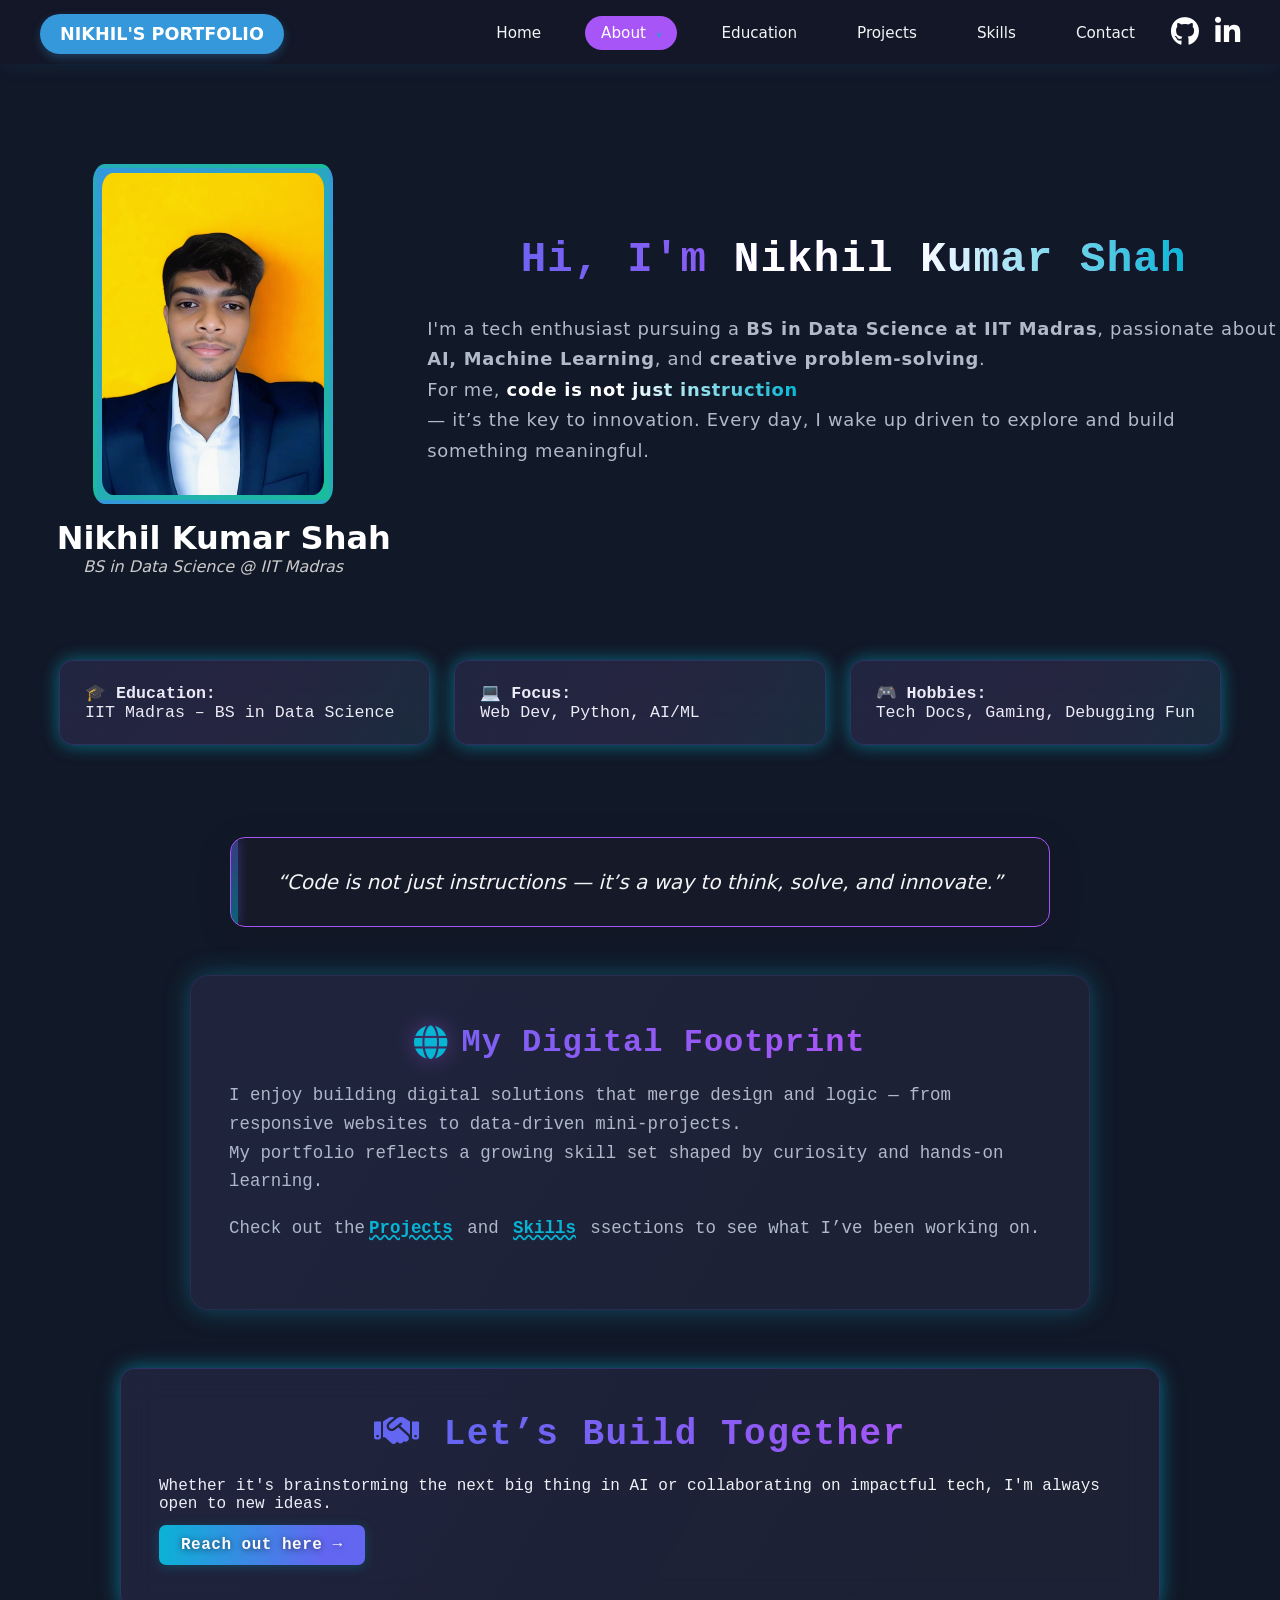
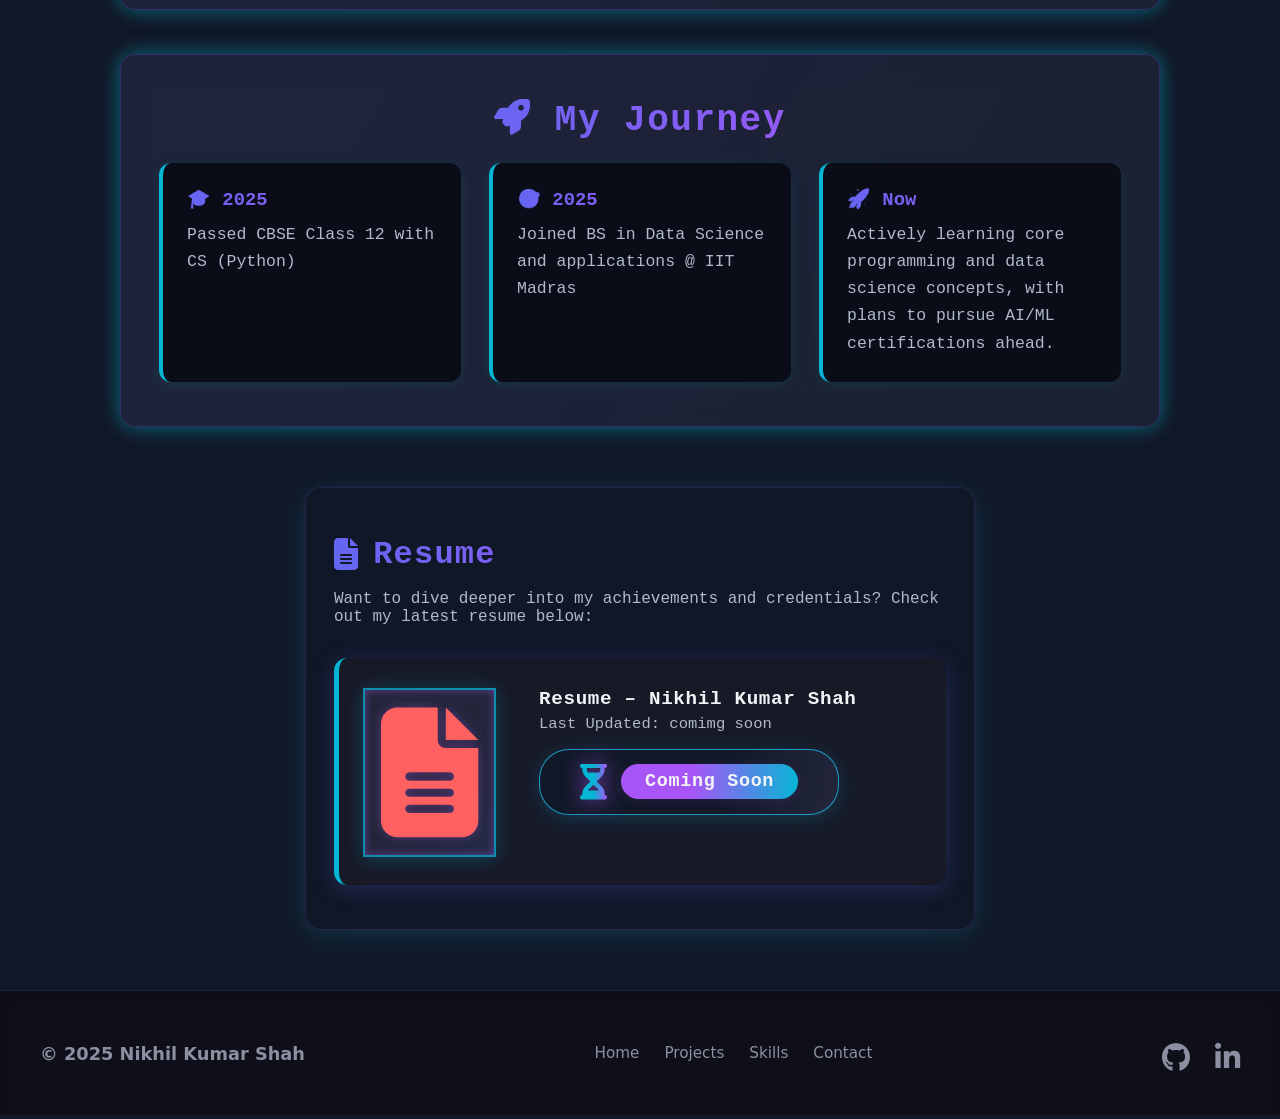
==== about.html @ 80e5c464 "portfolio" ====
<!DOCTYPE html>
<html lang="en">

<head>
  <meta charset="UTF-8" />
  <meta name="viewport" content="width=device-width, initial-scale=1.0" />
  <link rel="icon" href="assets/favicon.ico" type="image/x-icon">
  <title>About | Nikhil Kumar Shah</title>
  <meta name="description"
    content="Portfolio of Nikhil Kumar Shah, a Data Science student at IIT Madras. Showcasing skills, projects, and certifications.">
  <link rel="stylesheet" href="style.css" />
  <link rel="stylesheet" href="https://cdnjs.cloudflare.com/ajax/libs/font-awesome/6.5.0/css/all.min.css" />

</head>

<body>
  <nav class="navbar">
    <div class="navbar-brand">
      <h1><a href="index.html">NIKHIL'S PORTFOLIO</a></h1>
    </div>

    <!-- Hamburger button -->
    <button class="navbar-toggle" aria-label="Toggle navigation">
      <i class="fas fa-bars"></i>
    </button>

    <!-- Collapsible menu -->
    <div class="navbar-menu">
      <ul class="navbar-links">
        <li><a href="index.html">Home</a></li>
        <li class="dropdown">
          <a href="about.html" class="active">About <span class="arrow">&#9662;</span></a>
          <ul class="dropdown-menu">
            <li><a href="about.html#profile">Profile</a></li>
            <li><a href="about.html#resume">Resume</a></li>
          </ul>
        </li>
        <li><a href="education.html">Education</a></li>
        <li><a href="projects.html">Projects</a></li>
        <li><a href="skills.html">Skills</a></li>
        <li><a href="contact.html">Contact</a></li>
      </ul>

      <div class="navbar-social">
        <a href="https://github.com/Nikhil-Kumar-Shah" target="_blank" aria-label="GitHub">
          <i class="fab fa-github"></i>
        </a>
        <a href="https://www.linkedin.com/in/nikhilkumarshah/" target="_blank" aria-label="LinkedIn">
          <i class="fab fa-linkedin-in"></i>
        </a>
      </div>
    </div>
  </nav>

  <main class="about-container">
    <section class="about-header" id="profile">
      <!-- Updated About Image -->
      <div class="about-image creative-profile">
        <div class="profile-pic-container">
          <img src="assets/Nikhil_Kumar_Shah_Photo.jpg" alt="Nikhil Kumar Shah">
        </div>
        <h2 class="profile-name">Nikhil Kumar Shah</h2>
        <p class="profile-title">BS in Data Science @ IIT Madras</p>
      </div>

      <div class="about-summary">
        <h1 class="greeting">Hi, I'm <span class="highlight">Nikhil Kumar Shah</span></h1>
        <p>I'm a tech enthusiast pursuing a <strong>BS in Data Science at IIT Madras</strong>, passionate about
          <strong>AI, Machine Learning</strong>, and <strong>creative problem-solving</strong>.
        </p>
        <p>For me, <span class="highlight">code is not just instruction</span> 
          <br>— it’s the key to innovation. Every day,
          I wake up driven to explore and build something meaningful.</p>
      </div>
    </section>

    <section class="quick-stats">
      <div class="fact-boxes-row">
        <div class="fact-box">🎓 <strong>Education:</strong><br>IIT Madras – BS in Data Science</div>
        <div class="fact-box">💻 <strong>Focus:</strong><br>Web Dev, Python, AI/ML</div>
        <div class="fact-box">🎮 <strong>Hobbies:</strong><br>Tech Docs, Gaming, Debugging Fun</div>
      </div>
    </section>

    <section class="quote-box">
      <blockquote>“Code is not just instructions — it’s a way to think, solve, and innovate.”</blockquote>
    </section>

    <!-- My Digital Footprint -->
    <section class="about-projects enhanced-box">
      <h2><i class="fas fa-globe"></i> My Digital Footprint</h2>
      <p>
        I enjoy building digital solutions that merge design and logic — from responsive websites to data-driven
        mini-projects.
        <br>
        My portfolio reflects a growing skill set shaped by curiosity and hands-on learning.
      </p>
      <p>
        Check out the<a href="projects.html">Projects</a> and <a href="skills.html">Skills</a> ssections to see what
        I’ve been working on.
      </p>
    </section>

    <!-- Let’s Build Together -->
    <section class="collaboration enhanced-box">
      <h2><i class="fas fa-handshake"></i> Let’s Build Together</h2>
      <p>
        Whether it's brainstorming the next big thing in AI or collaborating on impactful tech, I'm always open to new
        ideas. <br />
        <a href="contact.html" class="cta-link">Reach out here →</a>
      </p>
    </section>

    <!-- Timeline / My Journey -->
    <section class="timeline enhanced-box">
      <h2><i class="fas fa-rocket"></i> My Journey</h2>
      <div class="timeline-cards">
        <div class="timeline-card">
          <h3>🎓 2025</h3>
          <p>Passed CBSE Class 12 with CS (Python)</p>
        </div>
        <div class="timeline-card">
          <h3>🎯 2025</h3>
          <p>Joined BS in Data Science and applications @ IIT Madras</p>
        </div>
        <div class="timeline-card">
          <h3>🚀 Now</h3>
          <p>Actively learning core programming and data science concepts, with plans to pursue AI/ML certifications
            ahead.</p>
        </div>
      </div>
    </section>
    <!-- Resume -->
    <section class="resume-section" id="resume">

      <h2><i class="fas fa-file-alt"></i> Resume</h2>
      <p>Want to dive deeper into my achievements and credentials? Check out my latest resume below:</p>
      <div class="resume-card">
        <div class="resume-icon"><i class="fas fa-file-alt fa-3x"></i></div>
        <div class="resume-content">
          <h3>Resume – Nikhil Kumar Shah</h3>
          <p>Last Updated: comimg soon</p>
          <div class="resume-buttons">
            <!--<a href="assets/Nikhil_Resume.pdf" target="_blank" class="btn-link"><i class="fas fa-eye"></i> View</a>
            <a href="assets/Nikhil_Resume.pdf" download class="btn-link"><i class="fas fa-download"></i> Download</a>-->
            <a href="#" class="soon-link" aria-disabled="true">
              <span class="icon-brain">
                <i class="fas fa-hourglass-half fa-3x"></i>
              </span>
              <span class="soon-label">Coming Soon</span>
            </a>
          </div>
        </div>
      </div>
    </section>
  </main>


  <footer class="site-footer">
    <div class="footer-content">
      <H3>© 2025 Nikhil Kumar Shah</H3>
      <div class="footer-links">
        <a href="index.html">Home</a>
        <a href="projects.html">Projects</a>
        <a href="skills.html">Skills</a>
        <a href="contact.html">Contact</a>
      </div>
      <div class="footer-social">
        <a href="https://github.com/Nikhil-Kumar-Shah" target="_blank" aria-label="GitHub">
          <i class="fab fa-github"></i>
        </a>
        <a href="https://www.linkedin.com/in/nikhilkumarshah/" target="_blank" aria-label="LinkedIn">
          <i class="fab fa-linkedin-in"></i>
        </a>
      </div>
    </div>
  </footer>

  <script src="script.js"></script>
</body>

</html>
---- style.css ----
/* === 1. GLOBAL === */
:root {
  --primary: #6366f1;
  --secondary: #06b6d4;
  --accent: #a855f7;
  --dark-bg: #111827;
  --darker-bg: #191a23;
  --card-bg: #1e2237;
  --navbar-bg: rgba(20, 23, 40, 0.96);
  --glass-effect: blur(17px);
  --border-glow: rgba(99, 102, 241, 0.25);
  --neon-shadow: 0 0 18px rgba(6, 182, 212, 0.33);
  --text-primary: #f3f4f6;
  --text-secondary: #b0bac9;
  --text-muted: #6b7280;
  --transition-normal: all 0.3s cubic-bezier(.4, 0, .2, 1);
}

body {
  background: var(--dark-bg);
  color: var(--text-primary);
  font-family: system-ui, -apple-system, BlinkMacSystemFont, 'Segoe UI', Roboto, Oxygen, Ubuntu, Cantarell, 'Open Sans', 'Helvetica Neue', sans-serif;
  min-height: 100vh;
  transition: background 0.4s;
}


* {
  margin: 0;
  padding: 0;
  box-sizing: border-box;
}

html {
  scroll-behavior: smooth;
  scroll-padding-top: 70px;
  font-size: 16px;
}

@media (max-width: 600px) {
  html {
    font-size: 15px;
  }

  body {
    padding: 0 4vw;
  }
}

a {
  text-decoration: none;
  color: inherit;
}

::-webkit-scrollbar {
  width: 8px;
}

::-webkit-scrollbar-thumb {
  background: linear-gradient(to bottom, var(--primary), var(--accent));
  border-radius: 4px;
}

::-webkit-scrollbar-track {
  background: var(--dark-bg);
}

/* === 2. NAVBAR === */
.navbar {
  position: sticky;
  top: 0;
  z-index: 999;
  display: flex;
  justify-content: space-between;
  align-items: center;
  padding: 15px 40px;
  background: var(--navbar-bg);
  color: var(--text-primary);
  box-shadow: 0 2px 18px rgba(52, 152, 219, 0.10);
}

/* Navbar Brand */
.navbar-brand h1 a {
  background: #3498DB;
  color: #fff;
  font-size: 1.1rem;
  padding: 10px 20px;
  border-radius: 25px;
  font-weight: bold;
  text-decoration: none;
  box-shadow: 0 4px 10px rgba(52, 152, 219, 0.3);
  transition: background 0.3s;
}

.navbar-brand h1 a:hover {
  background: #fff;
  color: #3498DB;
}

/* Links */
.navbar-links {
  list-style: none;
  display: flex;
  gap: 28px;
}

.navbar-links li a {
  padding: 8px 16px;
  font-size: 0.95rem;
  color: var(--text-primary);
  font-weight: 500;
  border-radius: 20px;
  transition: background 0.3s, color 0.3s;
}

.navbar-links li a:hover,
.navbar-links li a.active {
  background: var(--accent);
  color: #fff;
  box-shadow: 0 2px 12px var(--neon-shadow);
}

/* Social Links */
.navbar-social {
  display: flex;
  gap: 16px;
}

.navbar-social a {
  color: #fff;
  font-size: 1.8rem;
  transition: color 0.3s;
}

.navbar-social a:hover {
  color: #3498DB;
  transform: rotate(10deg) translateY(-3px);
  transition: color 0.3s, transform 0.4s;
}

/* Dropdowns */
.dropdown {
  position: relative;
}

.dropdown-menu {
  display: none;
  position: absolute;
  top: 100%;
  left: 0;
  color: rgba(0, 0, 0, 0);
  background: #fff;
  padding: 12px 0;
  border-radius: 12px;
  box-shadow: 0 6px 20px rgba(0, 0, 0, 0.10);
  min-width: 170px;
  z-index: 1000;
  transition: all 0.3s;
}

.dropdown:hover .dropdown-menu {
  display: block;
}

.dropdown-menu li a {
  padding: 10px 20px;
  border-radius: 6px;
  color: #2C3E50;
  font-weight: 500;
  font-size: 14px;
  transition: background 0.2s, color 0.2s;
  display: block;
}

.dropdown-menu li a:hover {
  background: #ECF0F1;
  color: #3498DB;
}

.arrow {
  margin-left: 6px;
  font-size: 0.6em;
  color: #3498DB;
}

/* Small Devices Responsive Tuning: Shrink Everything! */
@media (max-width: 600px) {
  .navbar {
    padding: 6px 2vw;
  }

  .navbar-brand h1 a {
    font-size: 0.74rem;
    padding: 7px 10px;
    border-radius: 17px;
  }

  .navbar-links {
    flex-direction: column;
    gap: 7px;
    margin-top: 8px;
  }

  .navbar-links li a {
    font-size: 0.68rem;
    padding: 7px 13px;
    border-radius: 13px;
  }

  .navbar-social {
    gap: 8px;
    margin-top: 7px;
  }

  .navbar-social a {
    font-size: 1.1rem;
  }

  .dropdown-menu {
    min-width: 110px;
    font-size: 12px;
    border-radius: 9px;
    padding: 6px 0;
    box-shadow: none;
  }

  .dropdown-menu li a {
    padding: 6px 11px;
    border-radius: 5px;
    font-size: 0.79rem;
  }
}

@media (max-width: 420px) {
  .navbar {
    padding: 2.5px 0.5vw;
  }

  .navbar-brand h1 a {
    font-size: 0.57rem;
    padding: 3px 5px;
    border-radius: 10px;
  }

  .navbar-links li a {
    font-size: 0.55rem;
    padding: 6px 6px;
    border-radius: 8px;
  }

  .navbar-social a {
    font-size: 0.93rem;
  }

  .dropdown-menu {
    min-width: 70px;
    font-size: 10px;
    padding: 4px 0;
    border-radius: 6px;
  }

  .dropdown-menu li a {
    padding: 4px 7px;
    font-size: 0.69rem;
  }
}

/* Default styles */
.navbar-menu {
  display: flex;
  align-items: center;
  gap: 20px;
}

.navbar-toggle {
  display: none;
  background: none;
  border: none;
  font-size: 1.8rem;
  color: #fff;
  cursor: pointer;
}

/* Mobile styles */
@media (max-width: 768px) {
  .navbar-menu {
    display: none;
    flex-direction: column;
    gap: 10px;
    margin-top: 10px;
  }

  .navbar-menu.active {
    display: flex;
  }

  .navbar-toggle {
    display: block;
  }

  .navbar {
    flex-wrap: wrap;
  }
}

/* === 3. POPUP (Welcome/Intro) === */
.popup {
  position: fixed;
  top: 0;
  left: 0;
  width: 100vw;
  height: 100vh;
  background: rgba(3, 7, 18, 0.9);
  backdrop-filter: var(--glass-effect);
  display: flex;
  justify-content: center;
  align-items: center;
  z-index: 9999;
  animation: fadeIn 0.8s;
}

.popup-card {
  background: var(--dark-bg);
  border-radius: 18px;
  box-shadow: 0 14px 40px rgba(0, 0, 0, 0.18);
  padding: 35px 34px 32px 36px;
  max-width: 450px;
  width: 90vw;
  text-align: center;
}

.popup-header {
  margin-bottom: 16px;
  border-bottom: 1px solid rgba(99, 102, 241, 0.18);
}

.popup-header h1 {
  font-size: 2rem;
  background: linear-gradient(to right, var(--primary), var(--accent));
  -webkit-background-clip: text;
  background-clip: text;
  color: transparent;
  margin: 0;
}

.popup-circles .circle {
  width: 20px;
  height: 20px;
  margin-right: 4px;
  border-radius: 50%;
  display: inline-block;
  position: relative;
  left: -150px;
}

.red {
  background: #e74c3c;
}

.yellow {
  background: #f1c40f;
}

.green {
  background: #2ecc71;
}

.popup-body p {
  font-size: 1.05rem;
  color: #d1d5db;
  margin: 7px 0;
}

.popup-body strong {
  display: block;
  font-size: 1.6rem;
  color: #06b6d4;
  font-weight: bold;
  margin-bottom: 2px;
}

#exploreBtn {
  margin-top: 20px;
  padding: 12px 34px;
  font-size: 1.1rem;
  background: linear-gradient(90deg, #3498db 40%, #1abc9c 100%);
  color: #fff;
  border: none;
  border-radius: 8px;
  font-weight: 700;
  cursor: pointer;
  box-shadow: 0 4px 20px rgba(52, 152, 219, 0.15);
  transition: transform 0.2s, box-shadow 0.2s;
}

#exploreBtn:hover {
  transform: translateY(-2px) scale(1.04);
  color: black;
  background-color: white;
}

@media(max-width:480px) {
  .popup-card {
    padding: 16px 6vw;
  }
}

/* === 4. HERO === */
.hero,
.creative-hero {
  display: flex;
  flex-wrap: wrap;
  justify-content: space-between;
  align-items: center;
  padding: 80px 10%;
  min-height: 100vh;
  gap: 40px;
  background: linear-gradient(135deg, #ECF0F1, #fff);
}

.hero-left {
  flex: 1;
  min-width: 300px;
}

.hero-left h1 {
  font-size: 3.8rem;
  color: #3498db;
  font-weight: bold;
}

.hero-left p {
  font-size: 1.8rem;
  color: #333;
}

.hero-buttons {
  display: flex;
  gap: 15px;
  margin-top: 20px;
  margin-left: 150px;

  opacity: 0;
  animation: fadeInHero 0.5s ease forwards;
  animation-delay: 3s;
}

@keyframes fadeInHero {
  to {
    opacity: 1;
  }
}


.btn {
  background: #3498db;
  color: #fff;
  border: none;
  padding: 12px 24px;
  border-radius: 8px;
  font-weight: bold;
  transition: box-shadow 0.3s, transform 0.3s;
  box-shadow: 0 4px 10px rgba(52, 152, 219, 0.2);
  cursor: pointer;
  text-decoration: none;
}

.btn:hover {
  background: #000000;
  color: #3498db;
  box-shadow: 0 6px 16px rgba(52, 152, 219, 0.4);
  transform: translateY(-3px);
}

.icon-square {
  width: 44px;
  height: 44px;
  display: inline-block;
  border: 2px solid #1abc9c;
  color: #1abc9c;
  text-align: center;
  line-height: 40px;
  border-radius: 8px;
  font-size: 1.2rem;
  transition: all 0.3s;
  background: transparent;
}

.icon-square:hover {
  background: #1abc9c;
  color: #000;
  transform: rotate(10deg) scale(1.1);
}

.hero-image-container {
  position: relative;
  width: 320px;
  height: 320px;
  border-radius: 50%;
  overflow: hidden;
  border: 2px solid var(--border-glow);
  box-shadow: 0 0 20px rgba(99, 102, 241, 0.5);
  transition: box-shadow 0.3s, transform 0.3s;
  opacity: 0;
  animation: fadeInHero 0.5s ease forwards;
  animation-delay: 1s;
}

@keyframes fadeInHero {
  to {
    opacity: 1;
  }
}

.hero-image-container:hover {
  transform: scale(1.1);
}

.hero-image {
  width: 100%;
  height: 100%;
  object-fit: cover;
  display: block;
  transform: scale(1);
  transition: transform 0.3s;
}

.hero-image-container:hover .hero-image {
  transform: scale(1);
}

/* === 5. MAIN SUMMARY CARDS (Home) === */
.home-summary {
  display: grid;
  grid-template-columns: repeat(auto-fit, minmax(280px, 1fr));
  gap: 1.5rem;
  padding: 3rem 1.5rem;
  max-width: 1200px;
  margin: 0 auto;
}

.summary-card,
.glass-card {
  background: #fff;
  border-left: 6px solid #3498db;
  border-radius: 12px;
  padding: 30px 25px;
  box-shadow: 0 4px 20px rgba(0, 0, 0, 0.07);
  text-align: left;
  transition: transform 0.3s, box-shadow 0.3s;
}

.summary-card:hover {
  transform: translateY(-5px);
  box-shadow: 0 12px 24px rgba(0, 0, 0, 0.10);
}

.summary-card h2 {
  font-size: 1.4rem;
  color: #2C3E50;
}

.summary-card p {
  font-size: 0.95rem;
  color: #555;
  line-height: 1.6;
}

.summary-card .icon {
  font-size: 2.5rem;
  color: #1abc9c;
  margin-bottom: 8px;
}

.btn-link {
  display: inline-block;
  padding: 8px 16px;
  border-radius: 6px;
  background: #3498db;
  color: #fff;
  font-weight: bold;
  transition: background 0.3s;
  text-decoration: none;
  margin: 0 5px;
  padding-bottom: 10px;
}

.btn-link:hover {
  background: #2980b9;
  color: #fff;
}

.about-card {
  border-color: #3498db;
}

.education-card {
  border-color: #1abc9c;
}

.projects-card {
  border-color: #e67e22;
}

.skills-card {
  border-color: #2ecc71;
}

.contact-card {
  border-color: #f1c40f;
}

.certifications-card {
  border-color: #a855f7;
}

@media (max-width: 900px) {

  .hero,
  .creative-hero {
    flex-direction: column;
    padding: 50px 4vw;
    gap: 30px;
  }

  .hero-image-container {
    width: 220px;
    height: 220px;
  }
}

@media (max-width: 600px) {

  .hero,
  .creative-hero {
    padding: 25px 0 0 0;
  }

  .hero-image-container {
    width: 140px;
    height: 140px;
    margin-top: 25px;
  }

  .hero-left h1 {
    font-size: 2.1rem;
  }

  .hero-left p {
    font-size: 1.1rem;
  }
}

@media (max-width: 600px) {

  .summary-card,
  .glass-card {
    padding: 17px 8px;
    font-size: 0.95rem;
  }

  .home-summary {
    padding: 1.2rem 0.6rem;
    gap: 12px;
  }
}

/* === 6. ABOUT SECTION === */
.about-container {
  padding-top: 50px;
  width: 100%;
  height: 100%;
  ;
}

.about-header {
  display: flex;
  flex-wrap: wrap;
  gap: 1px;
  align-items: center;
  margin-bottom: 40px;
}

.about-image,
.creative-profile {
  flex: 1;
  text-align: center;
}

.profile-pic-container {
  width: 240px;
  height: 340px;
  border-radius: 5%;
  overflow: hidden;
  margin: 50px auto 0;
  border: 4px solid transparent;
  background: linear-gradient(135deg, #3498db, #1abc9c);
  padding: 5px;
  transition: transform 0.3s;
}

.profile-pic-container img {
  width: 100%;
  height: 100%;
  object-fit: cover;
  border-radius: 5%;
}

.profile-pic-container:hover {
  transform: scale(1.1);
  box-shadow: 0 10px 20px rgba(0, 0, 0, 0.15);
}

.profile-name {
  margin-top: 15px;
  margin-left: 5%;
  font-size: 2rem;
  font-weight: 600;
  color: #ffffff;
}

.profile-title {
  font-size: 1rem;
  color: #cccbcb;
  font-style: italic;
}

.about-summary {
  flex: 2;
  font-size: 1.12rem;
  color: var(--text-secondary);
  line-height: 1.7;
  letter-spacing: 0.04em;
}

.about-summary h1 {
  font-size: 2.65rem;
  margin-bottom: 18px;
  font-weight: 800;
  background: linear-gradient(90deg, var(--primary), var(--accent) 60%);
  -webkit-background-clip: text;
  background-clip: text;
  color: transparent;
  letter-spacing: 1.2px;
}

.quick-stats,
.fact-boxes-row {
  display: grid;
  grid-template-columns: repeat(auto-fit, minmax(295px, 1fr));
  gap: 24px;
  padding: 22px 0;
  max-width: 1200px;
  margin: 0 auto;
  align-items: stretch;
}

.fact-box {
  padding: 22px 25px;
  font-size: 1.04rem;
  border-radius: 14px;
  background: rgba(30, 35, 55, 0.87);
  color: var(--text-primary);
  border: 1.5px solid var(--border-glow);
  box-shadow: 0 1px 20px #06b6d43d, var(--neon-shadow);
  transition: box-shadow 0.32s cubic-bezier(.33, .2, .2, .93), transform 0.28s cubic-bezier(.33, .2, .2, .93);
  backdrop-filter: var(--glass-effect);
  font-family: 'Fira Code', 'Segoe UI', monospace;
  position: relative;
  overflow: hidden;
}

.fact-box::before {
  content: '';
  position: absolute;
  top: 0;
  left: 0;
  width: 100%;
  height: 100%;
  pointer-events: none;
  opacity: 0.065;
  background: linear-gradient(120deg, var(--primary), var(--accent), var(--secondary));
}

.fact-box:hover {
  transform: translateY(-7px) scale(1.02);
  box-shadow: 0 0 40px #6366f1b4, 0 0 36px #06b6d485, 0 8px 34px 0 #0005;
  border-color: var(--primary);
}

.quote-box {
  position: relative;
  font-style: italic;
  font-size: 1.25rem;
  text-align: center;
  margin: 48px auto;
  max-width: 820px;
  padding: 32px 40px;
  border-radius: 15px;
  background: rgba(24, 26, 39, 0.95);
  color: var(--text-primary);
  border: 1.5px solid var(--accent);
  box-shadow: 0 8px 32px #191a233b;
  overflow: hidden;
  z-index: 2;
}

.quote-box::before {
  content: '';
  position: absolute;
  top: 0;
  left: 0;
  width: 7px;
  height: 100%;
  background: linear-gradient(to bottom, var(--primary), var(--secondary) 85%);
  border-radius: 15px 0 0 15px;
  box-shadow: 0 0 12px var(--primary);
  opacity: 0.45;
}

.enhanced-box {
  background: rgba(30, 35, 55, 0.88);
  color: var(--text-primary);
  border-radius: 15px;
  box-shadow: 0 0 24px #06b6d442, var(--neon-shadow);
  border: 1.5px solid var(--border-glow);
  padding: 44px 38px;
  margin: 44px auto;
  max-width: 1040px;
  backdrop-filter: var(--glass-effect);
  transition: box-shadow 0.37s, background 0.33s;
  font-family: 'Fira Code', 'Segoe UI', monospace;
  position: relative;
  overflow: hidden;

}

.enhanced-box::before {
  content: '';
  position: absolute;
  inset: 0;
  background: linear-gradient(120deg, var(--primary) 20%, transparent 80%);
  opacity: 0.04;
  pointer-events: none;
  z-index: 0;
}

.enhanced-box h2 {
  font-size: 2.25rem;
  text-align: center;
  margin-bottom: 22px;
  background: linear-gradient(100deg, var(--primary) 30%, var(--accent) 80%);
  -webkit-background-clip: text;
  background-clip: text;
  color: transparent;
  font-weight: 900;
  letter-spacing: 1.5px;
  z-index: 1;
}

.enhanced-box:focus-within {
  box-shadow: 0 0 80px #a855f7cc, 0 0 40px #06b6d4aa;
  outline: 2px solid var(--accent);
}


.enhanced-box:hover {
  box-shadow: 0 0 60px #06b6d4bb, 0 0 80px #6366f188;
  background: rgba(26, 28, 36, 0.985);
}

.about-projects.enhanced-box {
  background: rgba(30, 35, 55, 0.92);
  color: #f3f4f6;
  border-radius: 18px;
  box-shadow: 0 0 28px #06b6d44e, 0 2px 22px #23263b78;
  border: 1.5px solid rgba(99, 102, 241, 0.16);
  padding: 48px 38px;
  margin: 48px auto 58px auto;
  max-width: 900px;
  backdrop-filter: blur(14px);
  font-family: 'Fira Code', 'Segoe UI', monospace, sans-serif;
  position: relative;
  overflow: hidden;
  transition: box-shadow 0.35s, background 0.3s;
}

.about-projects.enhanced-box h2 {
  display: flex;
  align-items: center;
  justify-content: center;
  font-size: 2rem;
  margin-bottom: 20px;
  font-weight: 800;
  gap: 12px;
  background: linear-gradient(95deg, #6366f1, #a855f7 75%);
  -webkit-background-clip: text;
  background-clip: text;
  color: transparent;
  letter-spacing: 1px;
}

.about-projects.enhanced-box h2 i {
  color: #06b6d4;
  filter: drop-shadow(0 0 10px #a855f77c);
  font-size: 2.1rem;
}

.about-projects.enhanced-box p {
  font-size: 1.09rem;
  color: #b0bac9;
  margin-bottom: 18px;
  line-height: 1.65;
}

.about-projects.enhanced-box a {
  color: #06b6d4;
  text-decoration: underline wavy;
  font-weight: 600;
  transition: color 0.18s, background 0.18s;
  padding: 0 4px;
  border-radius: 5px;
}

.about-projects.enhanced-box a:hover,
.about-projects.enhanced-box a:focus {
  color: #a855f7;
  background: rgba(99, 102, 241, 0.11);
  outline: none;
}


.about-projects.enhanced-box:focus-within {
  box-shadow: 0 0 44px #a855f7bb, 0 0 24px #06b6d4bc;
  border-color: #a855f7;
}

.enhanced-box:hover {
  box-shadow: 0 0 60px #06b6d4bb, 0 0 80px #6366f188;
  background: rgba(26, 28, 36, 0.985);
}

.timeline-cards {
  display: grid;
  grid-template-columns: repeat(auto-fit, minmax(220px, 1fr));
  gap: 28px;
}

.timeline-card {
  background: rgba(10, 13, 23, 0.96);
  border-left: 4px solid var(--secondary);
  color: var(--text-primary);
  border-radius: 12px;
  box-shadow: 0 3px 14px #1abc9c26, 0 1px 12px #0002;
  padding: 25px 24px;
  animation: fadeInUp 0.90s cubic-bezier(.22, 1, .36, 1) both;
  position: relative;
  overflow: hidden;
  font-family: 'Fira Code', monospace;
}

.timeline-card h3 {
  font-size: 1.18rem;
  color: var(--primary);
  margin-bottom: 10px;
  font-weight: 700;
  background: linear-gradient(88deg, var(--primary), var(--accent) 70%);
  -webkit-background-clip: text;
  background-clip: text;
  color: transparent;
}

.timeline-card p {
  font-size: 1.03rem;
  color: var(--text-secondary);
  line-height: 1.65;
  margin-bottom: 0;
}

.cta-link {
  display: inline-block;
  margin-top: 12px;
  padding: 11px 22px;
  background: linear-gradient(96deg, var(--secondary), var(--primary) 80%);
  color: #fff !important;
  border-radius: 7px;
  font-weight: bold;
  letter-spacing: .5px;
  font-family: inherit;
  text-shadow: 0 1px 6px #111a;
  box-shadow: 0 2px 12px #06b6d439;
  transition: background 0.22s, box-shadow 0.2s, transform 0.22s;
}

.cta-link:hover {
  background: linear-gradient(85deg, var(--primary), var(--accent));
  box-shadow: 0 0 24px #6366f1a1;
  transform: translateY(-3px) scale(1.04);
}


@keyframes fadeInUp {
  from {
    opacity: 0;
    transform: translateY(32px);
  }

  to {
    opacity: 1;
    transform: translateY(0);
  }
}

/* === Resume Section === */
.resume-section {
  background: rgba(17, 24, 39, 0.93);
  border-radius: 16px;
  box-shadow: 0 6px 30px #06b6d429, 0 2px 16px #23263b84;
  padding: 48px 28px 44px 28px;
  max-width: 670px;
  margin: 60px auto;
  backdrop-filter: blur(15px);
  border: 1.5px solid rgba(99, 102, 241, 0.18);
  color: #f3f4f6;
  font-family: 'Fira Code', 'Segoe UI', monospace;
}

.resume-section h2 {
  font-size: 2rem;
  margin-bottom: 17px;
  display: flex;
  align-items: center;
  gap: 14px;
  font-weight: 800;
  background: linear-gradient(90deg, #6366f1, #a855f7 70%);
  -webkit-background-clip: text;
  background-clip: text;
  color: transparent;
  letter-spacing: 1.2px;
}

.resume-section p {
  color: #b0bac9;
  font-size: 1rem;
  margin-bottom: 32px;
}

.resume-card {
  display: flex;
  align-items: flex-start;
  background: rgba(24, 26, 39, 0.98);
  border-radius: 13px;
  padding: 30px 24px 28px 24px;
  box-shadow: 0 4px 22px #6366f146, 0 1px 7px #1010112b;
  border-left: 5px solid #06b6d4;
  gap: 28px;
  margin-top: 14px;
  transition: box-shadow 0.27s, transform 0.2s;
}

.resume-card:hover {
  box-shadow: 0 16px 40px #06b6d477, 0 0 60px #6366f133;
  transform: translateY(-2px) scale(1.018);
  border-left-color: #a855f7;
}

.resume-icon {
  flex-shrink: 0;
  margin-right: 15px;
  background: linear-gradient(135deg, #23263b 60%, #222b45 100%);
  padding: 18px 16px;
  box-shadow: 0 2px 18px #06b6d449, 0 0 8px #a855f77a inset;
  border: 2.5px solid #06b6d4bb;
  display: flex;
  align-items: center;
  justify-content: center;
  font-size: 2.7rem;
  transition: box-shadow 0.2s, border 0.2s;
}

.resume-card:hover .resume-icon {
  box-shadow: 0 4px 32px #06b6d4, 0 0 18px #a855f77a;
  border-color: #a855f7;
}

.resume-icon i {
  color: #ff6161;
  filter: drop-shadow(0 0 9px #f957b611) drop-shadow(0 0 4px #a855f74b);
}


.resume-content h3 {
  font-size: 1.2rem;
  font-weight: 700;
  color: #f3f4f6;
  letter-spacing: .7px;
  margin-bottom: 5px;
}

.resume-content p {
  color: #b0bac9;
  margin-bottom: 16px;
  font-size: 0.97rem;
}

.resume-buttons {
  display: flex;
  gap: 14px;
  margin-top: 10px;
}

.btn-link {
  display: inline-flex;
  align-items: center;
  gap: 7px;
  background: linear-gradient(91deg, #06b6d4 60%, #a855f7 100%);
  color: #fff;
  padding: 9px 22px;
  border-radius: 8px;
  font-weight: 600;
  text-shadow: 0 2px 8px #23263b76;
  box-shadow: 0 5px 18px #06b6d42f;
  border: none;
  font-size: 1rem;
  outline: none;
  transition: background 0.18s, transform 0.18s, box-shadow 0.2s;
}

.btn-link:hover,
.btn-link:focus {
  background: linear-gradient(91deg, #a855f7 60%, #06b6d4 100%);
  transform: translateY(-2px) scale(1.04);
  color: #fff;
  box-shadow: 0 10px 32px #a855f743;
  text-decoration: none;
}

.soon-link {
  display: inline-flex;
  align-items: center;
  gap: 14px;
  background: linear-gradient(98deg, #111827 60%, #23263b 100%);
  padding: 14px 40px;
  border-radius: 30px;
  text-decoration: none;
  cursor: not-allowed;
  box-shadow: 0 4px 24px #06b6d430, 0 2px 10px #23263b88;
  border: 1.5px solid #1bc6f7bb;
  transition: box-shadow 0.2s, border-color 0.2s, background 0.2s;
  user-select: none;
}

.soon-link[aria-disabled="true"]:hover,
.soon-link[aria-disabled="true"]:focus {
  box-shadow: 0 0 36px #06b6d499;
  border-color: #a855f7;
  background: linear-gradient(98deg, #23263b 60%, #191a23 100%);
  color: #a855f7;
}

.icon-brain i {
  font-size: 2.25rem;
  color: #06b6d4;
  filter: drop-shadow(0 0 11px #a855f7b5);
  background: linear-gradient(90deg, #06b6d4 50%, #a855f7 100%);
  -webkit-background-clip: text;
  background-clip: text;
  color: transparent;
}

.soon-label {
  font-weight: 700;
  font-size: 1.15rem;
  color: #f3f4f6;
  letter-spacing: .7px;
  padding: 7px 24px;
  border-radius: 18px;
  background: linear-gradient(92deg, #a855f7 40%, #06b6d4 100%);
  box-shadow: 0 2px 10px #a855f724;
  transition: background 0.2s, color 0.2s;
  border: none;
  outline: none;
}


@media (max-width: 768px) {
  .resume-section {
    padding: 32px 7vw;
  }

  .resume-card {
    flex-direction: column;
    align-items: stretch;
    gap: 22px;
    padding: 18px 7vw 18px 7vw;
  }

  .resume-icon {
    margin-right: 0;
  }

  .resume-buttons {
    flex-direction: column;
    gap: 10px;
  }
}

@media (max-width: 800px) {
  .about-header {
    flex-direction: column;
    gap: 23px;
  }

  .profile-pic-container {
    width: 150px;
    height: 180px;
  }
}

@media (max-width: 600px) {

  .profile-name,
  .about-summary h1 {
    font-size: 1.35rem;
  }

  .about-summary {
    font-size: 1rem;
  }

  .quick-stats,
  .fact-boxes-row {
    grid-template-columns: 1fr !important;
    gap: 12px;
    padding: 8px;
  }

  .fact-box,
  .enhanced-box {
    padding: 12px 7px;
  }

  .timeline-cards {
    grid-template-columns: 1fr;
    gap: 14px;
  }
}

/* === 7. EDUCATION === */
.education-main-content {
  height: 100vh;
  max-height: 100%;
}

.edu-card {
  background: rgba(24, 28, 48, 0.91);
  backdrop-filter: var(--glass-effect);
  border-radius: 15px;
  box-shadow: 0 4px 32px #06b6d443, var(--neon-shadow);
  border: 1.5px solid var(--border-glow);
  color: var(--text-primary);
  margin: 48px auto;
  padding: 0;
  width: 85%;
  max-width: 100%;
  position: relative;
  transition: box-shadow 0.33s, transform 0.22s, border-color 0.22s;
}

.edu-card:hover {
  transform: translateY(-5px) scale(1.012);
  box-shadow: 0 0 52px var(--primary), 0 0 95px var(--accent), 0 2px 38px #06b6d473;
  border-color: var(--accent);
}

.edu-header {
  display: flex;
  align-items: center;
  gap: 13px;
  background: rgba(17, 24, 39, 0.56);
  border-bottom: 2px solid var(--accent);
  padding: 18px 36px 17px 22px;
  color: var(--text-primary);
  border-radius: 14px 14px 0 0;
  position: relative;
  font-family: 'Fira Code', monospace;
}

.edu-header h2 {
  font-size: 1.35rem;
  letter-spacing: 2px;
  flex-grow: 1;
  text-align: center;
  text-transform: uppercase;
  font-weight: 800;
  background: linear-gradient(90deg, var(--primary), var(--accent) 70%);
  -webkit-background-clip: text;
  background-clip: text;
  color: transparent;
  padding-right: 19px;
  position: relative;
}

.circle {
  width: 25px;
  height: 25px;
  border-radius: 50%;
  display: inline-block;
  box-shadow: 0 2px 8px #181a273d;
  margin-right: 6px;
}

.circle.red {
  background: #ff5f56;
}

.circle.yellow {
  background: #ffbd2e;
}

.circle.green {
  background: #27c93f;
}

@keyframes blink {

  0%,
  55% {
    opacity: 1;
  }

  56%,
  100% {
    opacity: 0;
  }
}

.edu-header h2 .underscore {
  animation: blink 1.17s step-end infinite;
  color: #06b6d4;
  opacity: .65;
}

.edu-table {
  width: 100%;
  border-collapse: collapse;
  background: transparent;
  color: #e2e9fa;
  font-size: 1rem;
  margin-bottom: 0;
  border-radius: 0 0 14px 14px;
  overflow: hidden;
  box-shadow: 0 2px 8px #23263b40;
}

.edu-table thead {
  background: rgba(6, 182, 212, 0.10);
  border-radius: 0 0 10px 10px;
}

.edu-table th,
.edu-table td {
  text-align: center;
  padding: 15px 13px;
  border-bottom: 1px solid #6366f110;
  font-size: .99rem;
}

.edu-table th {
  color: #06b6d4;
  font-weight: 700;
  border-bottom: 2px solid #23263b80;
  background: linear-gradient(90deg, #181a27 76%, transparent 100%);
  letter-spacing: .7px;
  text-transform: uppercase;
}

.edu-table tbody tr {
  transition: background 0.22s, color 0.2s;
}

.edu-table tbody tr:hover {
  background: rgba(132, 133, 133, 0.06);
  color: #fff;
}

.edu-table .completed {
  color: #15ec8c;
  font-weight: 700;
  text-shadow: 0 1px 7px #15ec8c29;
}

.edu-table .ongoing {
  color: #ffe066;
  font-weight: 700;
  text-shadow: 0 1px 6px #ffe06622;
}

.edu-table .upcoming {
  color: #4f90fa;
  font-weight: 700;
  text-shadow: 0 1px 6px #6366f195;
}

@media (max-width: 700px) {

  .edu-card,
  .edu-header {
    padding-left: 7vw;
    padding-right: 7vw;
  }

  .edu-header {
    flex-direction: column;
    align-items: flex-start;
    gap: 9px;
  }

  .edu-header h2 {
    padding-right: 0;
    font-size: 1.08rem;
  }

  .edu-table th,
  .edu-table td {
    padding: 11px 6px;
    font-size: .96rem;
  }
}

@media (max-width: 850px) {
  .edu-card {
    padding: 0 0;
    width: 99vw;
  }
}

@media (max-width: 600px) {
  .edu-header {
    padding: 14px 7px;
    flex-direction: column;
    gap: 10px;
  }

  .edu-header h2 {
    font-size: 0.9rem;
    padding-right: 0;
  }

  .edu-table th,
  .edu-table td {
    padding: 8px 4px;
    font-size: .82rem;
  }

  .edu-table {
    font-size: .82rem;
    border-radius: 4px;
  }
}

/* === 8. PROJECTS === */

.projects-main-content {
  min-height: 100vh;
  max-height: 100%;
}

/* Project Filter Buttons */
.project-filters {
  display: flex;
  flex-wrap: wrap;
  justify-content: center;
  gap: 1rem;
  background: rgba(24, 28, 48, 0.85);
  border: 1px solid rgba(99, 102, 241, 0.1);
  box-shadow: 0 4px 24px #06b6d42b;
  backdrop-filter: blur(10px);
  border-radius: 16px;
  padding: 20px 30px;
  margin: 3rem auto;
  max-width: 1000px;
}

.filter-btn {
  background: transparent;
  color: var(--text-primary);
  border: 2px solid #fafafa;
  padding: 0.6rem 1.3rem;
  border-radius: 30px;
  font-size: 1rem;
  cursor: pointer;
  font-weight: 600;
  transition: all 0.3s ease;
}

.filter-btn.active,
.filter-btn:hover {
  background: #4dc9ff;
  color: #000;
  border-color: #4dc9ff;
  box-shadow: 0 0 12px #4dc9ff90;
}

/* Project Grid */
.project-grid {
  display: grid;
  grid-template-columns: repeat(auto-fit, minmax(310px, 1fr));
  gap: 30px;
  padding: 40px 20px;
  max-width: 1280px;
  margin: 0 auto;
}

.project-card {
  background: rgba(17, 24, 39, 0.78);
  border: 1.5px solid rgba(99, 102, 241, 0.1);
  color: var(--text-primary);
  border-radius: 18px;
  box-shadow: 0 8px 24px #06b6d428;
  overflow: hidden;
  position: relative;
  transition: transform 0.3s ease, box-shadow 0.3s ease;
  display: flex;
  flex-direction: column;
  cursor: pointer;
  width: 350px;
  height: 334px;
}

.project-card:hover {
  transform: scale(1.03) translateY(-6px);
  box-shadow: 0 12px 42px rgba(6, 182, 212, 0.25);
}

/* Project Thumbnail */
.project-thumbnail {
  width: 100%;
  height: 200px;
  object-fit: cover;
  background: #23263b;
  transition: filter 0.3s;
}

.project-card:hover .project-thumbnail {
  filter: brightness(1.08);
}

/* Project Content */
.project-info {
  padding: 1.2rem;
  background: rgba(255, 255, 255, 0.03);
  border-top: 1px solid rgba(255, 255, 255, 0.05);
}

.project-info h3 {
  font-size: 1.4rem;
  font-weight: 700;
  margin-bottom: 10px;
  background: linear-gradient(to right, #06b6d4, #a855f7);
  -webkit-background-clip: text;
  background-clip: text;
  color: transparent;
}

.project-short-description {
  font-size: 0.95rem;
  color: #b0bac9;
  margin: 0.5rem 0;
  line-height: 1.5;
}

/* Badges */
.badges {
  margin-top: 0.7rem;
  display: flex;
  flex-wrap: wrap;
  gap: 0.45rem;
}

.badge {
  padding: 0.35rem 0.8rem;
  font-size: 0.75rem;
  font-weight: 600;
  color: #fff;
  border-radius: 999px;
  white-space: nowrap;
  animation: pulseBadge 2.8s infinite;
  box-shadow: 0 2px 6px rgba(0, 0, 0, 0.15);
}

/* Language/Skill Color Themes */
.badge.html {
  background: #e44d26;
}

.badge.css {
  background: #1572b6;
}

.badge.js {
  background: #f7df1e;
  color: #222;
}

.badge.python {
  background: #3776ab;
}

.badge.ml {
  background: #9c27b0;
}

.badge.data {
  background: #4caf50;
}

.badge.sql {
  background: #f44336;
}

/* === Modal (Pop-Up for Project Details) === */
.new-modal {
  display: none;
  position: fixed;
  z-index: 9999;
  top: 0;
  left: 0;
  width: 100vw;
  height: 100vh;
  background: rgba(0, 0, 0, 0.82);
  justify-content: center;
  align-items: center;
  animation: fadeIn 0.4s ease-out;
  backdrop-filter: blur(5px);
}

.new-modal-content {
  background: linear-gradient(111deg, #23263b 73%, #191a23 100%);
  color: #f3f4f6;
  padding: 2.5rem 2.1rem 2.1rem 2.1rem;
  border-radius: 16px;
  width: 92%;
  max-width: 720px;
  position: relative;
  box-shadow: 0 12px 44px #06b6d439, 0 2px 28px #23263b81;
  animation: zoomIn 0.3s ease-in-out;
  font-family: 'Fira Code', 'Segoe UI', monospace;
}

.new-modal-close {
  position: absolute;
  top: 1.1rem;
  right: 1.5rem;
  font-size: 2rem;
  color: #a855f7;
  background: none;
  border: none;
  cursor: pointer;
  transition: color 0.19s;
  z-index: 10;
}

.new-modal-close:hover {
  color: #06b6d4;
}

#newModalTitle {
  font-size: 1.45rem;
  font-weight: 800;
  margin-bottom: 13px;
  background: linear-gradient(100deg, #06b6d4 60%, #a855f7 98%);
  -webkit-background-clip: text;
  background-clip: text;
  color: transparent;
}

#newModalDesc {
  color: #b0bac9;
  font-size: 1.02rem;
  margin-bottom: 1.3rem;
}

.new-modal-buttons {
  display: flex;
  gap: 1rem;
  margin-top: 1.5rem;
}

.modal-btn {
  background: linear-gradient(89deg, #06b6d4 70%, #a855f7 98%);
  color: #fff;
  padding: 0.7rem 1.35rem;
  border-radius: 8px;
  font-weight: 700;
  border: none;
  font-size: .97rem;
  text-decoration: none;
  transition: background .18s, filter .15s, color .16s;
  filter: brightness(.96);
}

.modal-btn:hover {
  filter: brightness(1.08);
  color: #fff;
  background: linear-gradient(89deg, #a855f7 70%, #06b6d4 98%);
}


@keyframes fadeIn {
  from {
    opacity: 0;
  }

  to {
    opacity: 1;
  }
}

@keyframes zoomIn {
  0% {
    transform: scale(0.95);
    opacity: 0.3;
  }

  100% {
    transform: scale(1);
    opacity: 1;
  }
}

/* Modal Images - Grid of Thumbnails */
.new-modal-images {
  display: flex;
  gap: 13px;
  flex-wrap: wrap;
  margin-bottom: .85rem;
}

.new-modal-images img,
.modal-img-thumb {
  width: 110px;
  cursor: pointer;
  border-radius: 8px;
  aspect-ratio: 16/10;
  background: #181a23;
  filter: grayscale(.09) brightness(.91);
  border: 2.5px solid transparent;
  box-shadow: 0 2px 10px #23263b35;
  transition: outline 0.18s, border-color 0.19s, filter 0.18s;
}

.new-modal-images img:hover,
.modal-img-thumb:hover {
  border-color: #06b6d4;
  filter: brightness(1.07) grayscale(0);
}

/* === Image Popup / Fullscreen Viewer === */
.image-popup,
.image-viewer {
  display: none;
  position: fixed;
  z-index: 99999;
  left: 0;
  top: 0;
  width: 100vw;
  height: 100vh;
  background: rgba(6, 12, 24, 0.90);
  justify-content: center;
  align-items: center;
  animation: fadeIn .21s;
}

.popup-content img,
#viewerImage {
  max-width: 94vw;
  max-height: 82vh;
  border-radius: 13px;
  background: #1c2133;
  box-shadow: 0 10px 36px #06b6d4a2, 0 5px 18px #23263b21;
}

/* Optional: dark close 'X' for image viewer */
.image-popup .popup-content:after,
.image-viewer:after {
  content: '×';
  position: absolute;
  top: 22px;
  right: 48px;
  color: #fff;
  font-size: 2.1rem;
  font-family: inherit;
  cursor: pointer;
  z-index: 11;
  transition: color .18s;
}

.image-popup .popup-content:after:hover,
.image-viewer:after:hover {
  color: #a855f7;
}

/* Animations */
@keyframes pulseBadge {

  0%,
  100% {
    transform: scale(1);
  }

  50% {
    transform: scale(1.08);
  }
}

@media (max-width: 768px) {
  .project-grid {
    grid-template-columns: 1fr;
  }

  .project-card {
    width: 100%;
    height: auto;
  }

  .new-modal-content {
    padding: 1.1rem .6rem;
  }

  .project-thumbnail {
    height: 135px;
  }

  .new-modal-images img {
    width: 75px;
  }
}

/* Extra: better accessibility for focus states */
.filter-btn:focus,
.modal-btn:focus,
.new-modal-close:focus {
  outline: 2.5px solid #a855f7;
  outline-offset: 2px;
}

@media (max-width: 1024px) {
  .project-grid {
    grid-template-columns: 1fr 1fr;
    gap: 18px;
    padding: 27px 5vw;
  }
}

@media (max-width: 700px) {
  .project-card {
    width: 100%;
    min-width: 0;
    height: auto;
  }

  .project-grid {
    grid-template-columns: 1fr;
    padding: 0;
    gap: 12px;
  }

  .project-thumbnail {
    height: 113px;
  }

  .new-modal-content {
    padding: 1.1rem .4rem;
    min-width: 0;
  }

  .new-modal-images img {
    width: 60px;
  }
}

/* Make modal always fit screens */
@media (max-width: 500px) {
  .new-modal-content {
    max-width: 99vw;
    border-radius: 8px;
  }
}

/* === 9. SKILLS SECTION === */

.skills-section {
  margin: 60px auto 80px auto;
  padding: 0 2vw;
}

.skills-block {
  background: rgba(30, 37, 55, 0.94);
  border-radius: 22px;
  box-shadow: 0 8px 32px #06b6d433, 0 3px 14px #23263b5a;
  border: 1.5px solid rgba(99, 102, 241, 0.12);
  max-width: 100%;
  margin: 0 auto 60px auto;
  padding: 48px 30px;
  position: relative;
  backdrop-filter: blur(12px);
}

.sub-heading {
  color: var(--text-primary);
  font-size: 2.3rem;
  font-weight: 850;
  letter-spacing: 1px;
  margin-bottom: 35px;
  text-align: center;
  background: linear-gradient(95deg, var(--primary), var(--accent));
  -webkit-background-clip: text;
  background-clip: text;
  color: transparent;
}

.sub-heading::after {
  content: '';
  display: block;
  margin: 15px auto 0 auto;
  width: 70px;
  height: 4px;
  border-radius: 3px;
  background: linear-gradient(90deg, var(--secondary), var(--primary));
}

/* Tabs */
.tabs {
  display: flex;
  justify-content: center;
  flex-wrap: wrap;
  gap: 13px;
  background: none;
  margin: 18px 0 28px 0;
}

.tab-btn {
  padding: 9px 30px;
  font-weight: 600;
  letter-spacing: 1px;
  border: none;
  border-radius: 50px;
  background: #191a23;
  color: var(--text-secondary, #b0bac9);
  cursor: pointer;
  font-size: 1rem;
  font-family: system-ui, -apple-system, BlinkMacSystemFont, 'Segoe UI', Roboto, Oxygen, Ubuntu, Cantarell, 'Open Sans', 'Helvetica Neue', sans-serif;
  box-shadow: 0 2px 14px #a855f71b;
  transition: background 0.24s, color 0.24s, box-shadow 0.21s;
}

.tab-btn.active,
.tab-btn:hover {
  color: #fff;
  background: linear-gradient(to right, var(--primary), var(--accent));
  box-shadow: 0 4px 16px #6366f1a7;
}

/* Tab Content Animate In */
.tab-content {
  display: none;
  animation: fadeIn 0.68s ease;
}

.tab-content.active-tab {
  display: block;
}

/* SKILL ENTRY STYLES */
.skill-entry {
  display: flex;
  align-items: center;
  background: rgba(16, 19, 29, 0.93);
  border-radius: 15px;
  margin-bottom: 32px;
  box-shadow: 0 2px 16px #06b6d410, 0 1px 3px #23263b25;
  padding: 17px 14px;
  transition: box-shadow 0.22s, transform 0.22s, background 0.18s;
  opacity: 0;
  animation: fadeInFromLeft 0.7s forwards;
}

.skill-entry:not(:first-child) {
  animation-delay: 0.13s;
}

.skill-entry:hover {
  transform: translateY(-3px) scale(1.03);
  box-shadow: 0 8px 38px #a855f766, 0 2px 18px #06b6d433;
  background: rgba(30, 37, 55, 1);
}

.skill-icon {
  width: 72px;
  height: 72px;
  display: flex;
  align-items: center;
  justify-content: center;
  background: #141622;
  border-radius: 50%;
  border: 2.2px solid #23263b;
  margin-right: 32px;
  transition: box-shadow 0.25s, border-color 0.22s, transform 0.2s;
  box-shadow: 0 2px 14px #06b6d41a;
}

.skill-entry:hover .skill-icon {
  border-color: var(--accent);
  box-shadow: 0 6px 18px #a855f761;
  transform: scale(1.08) rotate(4deg);
}

.skill-icon img {
  width: 60%;
  height: 60%;
  object-fit: contain;
  margin: auto;
}

.skill-details {
  flex: 1;
  background: none;
  padding: 10px 10px 10px 0;
}

.skill-details h3 {
  font-size: 1.12rem;
  color: #06b6d4;
  font-weight: 700;
  letter-spacing: .5px;
  margin-bottom: 6px;
  display: flex;
  align-items: center;
  flex-wrap: wrap;
}

.skill-name-badge {
  background: linear-gradient(90deg, var(--primary), var(--secondary));
  color: #fff;
  padding: 5px 16px;
  border-radius: 8px;
  margin-right: 11px;
  font-size: 0.9em;
  font-weight: 700;
  box-shadow: 0 2px 8px #0003;
  display: inline-block;
  border: none;
}

.skill-details p {
  font-size: 1.01rem;
  color: #b0bac9;
  line-height: 1.65;
  margin-bottom: 0;
}

@keyframes fadeIn {
  from {
    opacity: 0;
    transform: translateY(12px);
  }

  to {
    opacity: 1;
    transform: translateY(0);
  }
}

@keyframes fadeInFromLeft {
  from {
    opacity: 0;
    transform: translateX(-24px);
  }

  to {
    opacity: 1;
    transform: translateX(0);
  }
}

/* RESPONSIVE: For mobile screens */
@media (max-width: 700px) {
  .skills-block {
    padding: 18px 2vw;
    border-radius: 12px;
  }

  .sub-heading {
    font-size: 1.2rem;
    margin-bottom: 19px;
  }

  .tabs {
    gap: 8px;
  }

  .tab-btn {
    font-size: 1rem;
    padding: 6px 13px;
  }

  .skill-entry {
    flex-direction: column;
    align-items: flex-start;
    padding: 10px 7px;
    margin-bottom: 17px;
  }

  .skill-icon {
    margin-right: 0;
    margin-bottom: 9px;
    width: 48px;
    height: 48px;
  }

  .skill-details {
    padding: 2px 0 0 0;
  }

  .skill-details h3 {
    font-size: .98rem;
  }

  .skill-name-badge {
    font-size: .83em;
    padding: 4px 9px;
  }
}

/* Extra: Add a little gradient border on .skill-entry for pop */
.skill-entry.html {
  border-left: 5px solid #e44d26;
}

.skill-entry.css {
  border-left: 5px solid #1572b6;
}

.skill-entry.js {
  border-left: 5px solid #f7df1e;
}

.skill-entry.python {
  border-left: 5px solid #3776ab;
}

.skill-entry.sql {
  border-left: 5px solid #f44336;
}

.skills-section {
  margin: 60px 0 80px 0;
  padding-left: 0;
  padding-right: 0;
}

@media (max-width: 900px) {
  .skills-section {
    padding-left: 10px;
    padding-right: 10px;
  }
}

@media (max-width: 700px) {
  .skills-section {
    padding-left: 3vw;
    padding-right: 3vw;
  }

  .skills-block {
    padding: 14px 3vw;
    border-radius: 12px;
  }
}

.tab-content.active-tab {
  display: grid;
  grid-template-columns: repeat(2, 1fr);
  gap: 24px;
  animation: fadeIn 0.68s ease;
  align-items: start;
}

/* Mobile Responsive: stack 1 per row */
@media (max-width: 768px) {
  .tab-content.active-tab {
    grid-template-columns: 1fr;
    gap: 18px;
  }
}

.tab-content.active-tab {
  display: grid;
  grid-template-columns: repeat(auto-fit, minmax(300px, 1fr));
  gap: 24px;
}



/* === CERTIFICATION CARD === */
.certification-card {
  display: flex;
  align-items: center;
  gap: 22px;
  background: rgba(34, 38, 54, 0.92);
  border-radius: 17px;
  padding: 1.7rem 2.3rem;
  margin: 36px 0;
  box-shadow: 0 4px 26px #06b6d437;
  border-left: 6px solid var(--primary, #06b6d4);
  cursor: pointer;
  transition: box-shadow 0.22s, transform 0.18s, border-color 0.22s;
  position: relative;
  min-width: 240px;
  width: 90%;
  margin: 0 auto;
}

.certification-card:hover,
.certification-card:focus {
  box-shadow: 0 12px 48px #06b6d486, 0 2px 14px #a855f73a;
  border-left: 6px solid var(--accent, #a855f7);
  transform: scale(1.027) translateY(-5px);
}

.certification-card:focus {
  outline: 2px solid var(--accent, #a855f7);
}

.cert-icon {
  width: 68px;
  height: 68px;
  border-radius: 50%;
  background: #171923;
  box-shadow: 0 2px 14px #23263b5a, 0 0 0 3px #06b6d43a inset;
  display: flex;
  align-items: center;
  justify-content: center;
  padding: 8px;
  flex-shrink: 0;
}

.cert-icon img {
  width: 90%;
  height: 90%;
  object-fit: contain;
}

.cert-info {
  flex: 1;
  display: flex;
  flex-direction: column;
}

.certification-card h3 {
  font-size: 1.15rem;
  font-weight: 900;
  color: #fafafa;
  line-height: 1.37;
  margin: 0 0 4px 0;
  background: linear-gradient(90deg, var(--primary), var(--accent));
  -webkit-background-clip: text;
  background-clip: text;
  color: transparent;
}

.cert-subtitle {
  font-size: 1rem;
  font-weight: 700;
  letter-spacing: .5px;
  color: #b0bac9;
  display: block;
}

.cert-meta {
  display: flex;
  gap: 16px;
  font-size: 0.95rem;
  color: #b6bbc7;
  margin-top: 5px;
  flex-wrap: wrap;
}

.meta-item i {
  margin-right: 3px;
  color: #06b6d4;
}

.cert-chevron {
  margin-left: 12px;
  color: #06b6d4;
  font-size: 1.35rem;
  transition: transform 0.22s;
  align-self: flex-end;
}

.certification-card:hover .cert-chevron {
  transform: translateX(7px) scale(1.23);
}

/* === Modal Overlay === */
.modal-overlay {
  display: none;
  position: fixed;
  inset: 0;
  background: rgba(12, 20, 30, 0.89);
  backdrop-filter: blur(5px);
  z-index: 9999;
  justify-content: center;
  align-items: center;
  overflow-y: auto;
  padding: 3vw 0.7vw;
  animation: fadeIn 0.22s;
}

.modal-overlay.active {
  display: flex;
}

/* === Modal Content === */
.modal-content {
  background: linear-gradient(118deg, #23263b 80%, #191a23 100%);
  color: #f3f4f6;
  width: 60%;
  border-radius: 18px;
  padding: 2.4rem 2.1rem 2.3rem 2.1rem;
  box-shadow: 0 0 44px #06b6d431, 0 2px 19px #a855f731;
  position: relative;
  animation: scaleIn 0.26s cubic-bezier(.7, .1, .4, 1.1);
}

.modal-close {
  position: absolute;
  top: 1.2rem;
  right: 1.6rem;
  font-size: 2.18rem;
  color: #fff;
  cursor: pointer;
  background: none;
  border: none;
  z-index: 1;
  opacity: .79;
  transition: color 0.22s, opacity 0.18s;
}

.modal-close:hover,
.modal-close:focus {
  color: #f87171;
  opacity: 1;
  outline: none;
}

.modal-header {
  display: flex;
  align-items: center;
  gap: 18px;
  margin-bottom: 14px;
}

.modal-cert-logo {
  width: 42px;
  height: 42px;
  object-fit: contain;
  border-radius: 9px;
  background: #fff3;
  box-shadow: 0 1px 4px #23263b44;
}

.cert-path-badge {
  display: inline-block;
  background: linear-gradient(to right, var(--primary), var(--accent));
  color: #fff;
  font-size: 1rem;
  font-weight: 700;
  padding: 2.5px 13px;
  border-radius: 6px;
  margin-left: 7px;
  letter-spacing: .6px;
  vertical-align: middle;
}

.modal-desc {
  font-size: 1.07rem;
  color: #cbd5e1;
  margin-bottom: 1.5rem;
  line-height: 1.55;
}

.cert-icon-desc {
  font-size: 1.17rem;
  margin-right: 4px;
}

/* Module List Styles */
.modules-list {
  display: grid;
  gap: 20px;
  width: 100%;
}

.module {
  background: rgba(26, 29, 38, 0.97);
  border-radius: 12px;
  padding: 1.05rem 1.1rem 1.25rem 1.1rem;
  border-left: 5px solid var(--primary, #06b6d4);
  box-shadow: 0 2px 8px #191a274e;
  position: relative;
  min-width: 0;
}

.module h4 {
  font-size: 1.01rem;
  margin-bottom: 11px;
  font-weight: 800;
  color: #06b6d4;
  letter-spacing: 0.5px;
  display: flex;
  align-items: center;
  gap: 7px;
}

.module-content {
  display: flex;
  flex-direction: column;
  gap: 7px;
}

.module-link {
  display: flex;
  flex-direction: column;
  align-items: flex-start;
  text-decoration: none;
  gap: 4px;
}

.module img {
  width: 100%;
  max-width: 390px;
  border-radius: 9px;
  margin-bottom: 9px;
  box-shadow: 0 3px 14px #06b6d442;
  background: #111;
  border: 1px solid #23263b46;
}

.module-cta {
  padding: 8px 15px;
  background: linear-gradient(to right, var(--primary), var(--accent));
  color: #fff;
  border: none;
  border-radius: 8px;
  font-weight: 600;
  cursor: pointer;
  margin-top: 2px;
  font-size: .94rem;
  box-shadow: 0 1.5px 7px #181a2738;
  transition: background 0.21s, color 0.18s, transform 0.16s;
}

.module-cta:hover,
.module-cta:focus {
  background: linear-gradient(to right, var(--accent), var(--primary));
  color: #191a23;
  transform: translateY(-2px) scale(1.04);
  outline: none;
}

.module-status {
  margin-top: 7px;
  display: inline-flex;
  align-items: center;
  font-size: .98rem;
  color: #15ec8c;
  font-weight: 600;
  gap: 5px;
}

.module-status.completed i {
  color: #15ec8c;
}

.module-status:not(.completed) {
  color: #ffe066;
}

.module-status i {
  margin-left: 4px;
}

@keyframes fadeIn {
  from {
    opacity: 0;
  }

  to {
    opacity: 1;
  }
}

@keyframes scaleIn {
  from {
    opacity: 0;
    transform: scale(0.94);
  }

  to {
    opacity: 1;
    transform: scale(1);
  }
}

/* === Scrollbar Styling === */
.modal-content::-webkit-scrollbar,
.modules-list::-webkit-scrollbar {
  width: 8px;
  background: #222530;
}

.modal-content::-webkit-scrollbar-thumb,
.modules-list::-webkit-scrollbar-thumb {
  background: #06b6d4;
  border-radius: 8px;
}

/* === Responsive Adjustments === */
@media (max-width: 700px) {
  .certification-card {
    padding: 1rem;
    gap: 10px;
    font-size: .91rem;
  }

  .cert-icon {
    width: 40px;
    height: 40px;
    padding: 4px;
  }
}

@media (max-width: 600px) {
  .modal-content {
    padding: 1.1rem .45rem 1.18rem .45rem;
    border-radius: 12px;
  }

  .modal-content h2 {
    font-size: 1.08rem;
  }

  .modal-header {
    gap: 7px;
  }

  .module h4 {
    font-size: .92rem;
  }

  .module img {
    margin-bottom: 7px;
  }

  .module-cta {
    width: 100%;
    font-size: .98rem;
  }
}


@keyframes fadeIn {
  from {
    opacity: 0;
  }

  to {
    opacity: 1;
  }
}

@keyframes scaleIn {
  from {
    opacity: 0;
    transform: scale(0.94);
  }

  to {
    opacity: 1;
    transform: scale(1);
  }
}

/* === MOBILE RESPONSIVE === */
@media (max-width: 600px) {
  .modal-content {
    padding: 1.1rem .45rem 1.23rem .45rem;
    border-radius: 12px;
  }

  .modal-content h2 {
    font-size: 1.18rem;
  }

  .module h4 {
    font-size: .98rem;
  }

  .module img {
    margin-bottom: 8px;
  }

  .module button {
    width: 100%;
    min-width: 0;
    font-size: .97rem;
  }

  .certification-card {
    padding: 1rem;
    gap: 11px;
    font-size: .91rem;
  }

  .cert-icon {
    width: 40px;
    height: 40px;
    padding: 4px;
  }
}

@media (max-width: 900px) {

  .skills-block,
  .certifications-section {
    padding: 20px 3vw;
  }
}

@media (max-width: 600px) {

  .skills-block,
  .certifications-section {
    padding: 12px 5px;
    border-radius: 10px;
    margin-bottom: 25px;
  }

  .sub-heading,
  .skill-h1 {
    font-size: 1.2rem;
    margin-bottom: 19px;
  }

  .skill-entry {
    flex-direction: column;
    align-items: flex-start;
    gap: 7px;
    padding: 7px;
    margin-bottom: 17px;
  }

  .skill-icon {
    margin: 0 auto 10px auto;
    width: 47px;
    height: 47px;
  }

  .skill-details {
    padding: 10px 4px;
  }
}

.tab-content.active-tab {
  display: grid;
  grid-template-columns: repeat(2, 1fr);
  /* Always two per row */
  gap: 24px;
  animation: fadeIn 0.68s ease;
  align-items: start;
}

/* Stack one per row on small screens */
@media (max-width: 768px) {
  .tab-content.active-tab {
    grid-template-columns: 1fr;
    gap: 18px;
  }
}

.tab-content.active-tab {
  display: grid;
  grid-template-columns: repeat(2, 1fr);
  gap: 24px;
  animation: fadeIn 0.68s ease;
}

@media (max-width: 768px) {
  .tab-content.active-tab {
    grid-template-columns: 1fr;
    gap: 18px;
  }
}

/* === 10. CONTACT === */


.contact-main-content {
  padding: 20px 20px 80px;
  max-width: 1280px;
  margin: 0 auto;
  color: var(--text-primary);
}

.page-title {
  font-size: 3.5rem;
  text-align: center;
  margin-bottom: 60px;
  font-weight: 800;
  letter-spacing: 1px;
  background: linear-gradient(to right, var(--primary), var(--secondary), var(--accent));
  -webkit-background-clip: text;
  background-clip: text;
  color: transparent;
  animation: slideInDown 0.8s;
}

@keyframes slideInDown {
  from {
    opacity: 0;
    transform: translateY(-50px);
  }

  to {
    opacity: 1;
    transform: translateY(0);
  }
}

.contact-container {
  display: flex;
  flex-wrap: wrap;
  justify-content: center;
  align-items: stretch;
  gap: 40px;
  max-width: 1100px;
  margin: 0 auto;
  padding: 0 20px;
}

.get-in-touch-box,
.form-box {
  flex: 1;
  min-width: 380px;
  background: rgba(30, 35, 55, 0.9);
  backdrop-filter: blur(10px);
  border-radius: 16px;
  display: flex;
  flex-direction: column;
  border: 1px solid rgba(99, 102, 241, 0.18);
  box-shadow: 0 10px 40px rgba(6, 182, 212, 0.13);
  transition: all 0.3s ease;
}

.get-in-touch-header,
.form-header {
  display: flex;
  align-items: center;
  padding: 16px 24px;
  background: #1c1d26;
  border-bottom: 1px solid rgba(99, 102, 241, 0.1);
  color: #eef3fa;
  font-family: 'Fira Code', 'JetBrains Mono', monospace;
  font-weight: 600;
  font-size: 1.2rem;
}

.get-in-touch-header h2,
.form-header h2 {
  flex-grow: 1;
  text-align: center;
  margin: 0;
}

/* Colored Circles (Inspired by Mac terminal) */
.circle {
  width: 20px;
  height: 20px;
  border-radius: 50%;
  display: inline-block;
  margin-right: 8px;
}

.circle.red {
  background: #ff5f56;
}

.circle.yellow {
  background: #ffbd2e;
}

.circle.green {
  background: #27c93f;
}

/* Contact Info Section */
.contact-info {
  padding: 30px;
}

.contact-info p {
  font-size: 1.05rem;
  line-height: 1.6;
  margin-bottom: 20px;
  color: var(--text-secondary);
}

.info-item {
  display: flex;
  align-items: flex-start;
  margin-bottom: 18px;
}

.info-item .icon-large {
  font-size: 1.8rem;
  color: var(--secondary);
  margin-right: 15px;
  flex-shrink: 0;
  margin-top: 2px;
}

.info-item p {
  margin: 0;
  font-size: 1.05rem;
  color: #cbd5e1;
}

.info-item a {
  color: #4dc9ff;
  text-decoration: underline;
  transition: color 0.2s ease;
}

.info-item a:hover {
  color: #a855f7;
}

/* Social Icons */
.social-links-contact-page {
  padding: 20px 30px 30px;
  border-top: 1px solid rgba(99, 102, 241, 0.1);
  margin-top: auto;
  text-align: center;
  color: #aaa;
}

.social-links-contact-page h3 {
  font-size: 1rem;
  margin-bottom: 15px;
}

.social-links-contact-page a {
  margin: 0 10px;
}

.social-icon-large {
  font-size: 2rem;
  color: #6366f1;
  transition: transform 0.3s, color 0.3s;
}

.social-icon-large:hover {
  transform: translateY(-4px) scale(1.08);
  color: #a855f7;
}

/* Contact Form Styling */
.contact-form {
  padding: 30px;
}

.contact-form label {
  display: block;
  font-family: 'JetBrains Mono', monospace;
  font-size: 0.95rem;
  color: #06b6d4;
  margin: 12px 0 6px;
}

.contact-form input,
.contact-form textarea {
  width: 100%;
  padding: 12px;
  font-size: 1rem;
  border-radius: 10px;
  background: #1c1d26;
  color: #e2e8f0;
  border: 1.5px solid rgba(99, 102, 241, 0.18);
  transition: border 0.3s, box-shadow 0.3s;
  resize: vertical;
}

.contact-form input:focus,
.contact-form textarea:focus {
  outline: none;
  border-color: var(--accent);
  box-shadow: 0 0 0 3px rgba(168, 85, 247, 0.3);
  background: #212535;
}

.send-btn {
  margin-top: 24px;
  background: linear-gradient(to right, var(--primary), var(--secondary));
  color: #fff;
  padding: 12px 28px;
  font-size: 1.05rem;
  font-weight: 600;
  border: none;
  border-radius: 10px;
  cursor: pointer;
  transition: all 0.3s ease;
  display: flex;
  justify-content: center;
  box-shadow: 0 6px 20px rgba(6, 182, 212, 0.3);
}

.send-btn:hover {
  transform: translateY(-3px);
  background: linear-gradient(to right, var(--secondary), var(--primary));
}

/* Success message */
.success-msg {
  background: #d1ffe3;
  color: #1abc9c;
  padding: 15px;
  border-radius: 8px;
  margin-top: 18px;
  border: 1px solid #b2f2dd;
  text-align: center;
  font-weight: 600;
  box-shadow: 0 3px 12px rgba(0, 0, 0, 0.08);
}

/* === Responsive === */
@media (max-width: 768px) {
  .contact-container {
    flex-direction: column;
  }

  .get-in-touch-box,
  .form-box {
    min-width: 100%;
  }
}

/* === 11. FOOTER === */
.site-footer {
  background: #0F0F1A;
  color: #8c8fa1;
  padding: 40px 20px;
  font-size: .95rem;
  text-align: center;
  border-top: 1px solid #1f253a;
  box-shadow: inset 0 10px 20px -10px #0003;
}

.footer-content {
  max-width: 1200px;
  margin: 0 auto;
  display: flex;
  flex-direction: column;
  align-items: center;
  gap: 20px;
}

.footer-links {
  display: flex;
  flex-wrap: wrap;
  justify-content: center;
  gap: 25px;
}

.footer-links a {
  color: #8c8fa1;
  text-decoration: none;
  font-weight: 500;
  position: relative;
  transition: color 0.3s, transform 0.3s;
}

.footer-links a:hover {
  color: #a855f7;
  transform: translateY(-3px);
}

.footer-links a::after {
  content: '';
  display: block;
  width: 0;
  height: 2px;
  background: linear-gradient(90deg, #06b6d4 50%, #a855f7 100%);
  transition: .35s cubic-bezier(0.64, 0.09, 0.08, 1);
  border-radius: 2px;
  position: absolute;
  left: 11%;
  bottom: -6px;
}

.footer-links a:hover::after {
  width: 78%;
}

.footer-social {
  display: flex;
  gap: 25px;
  margin-top: 10px;
}

.footer-social a {
  color: #8c8fa1;
  font-size: 1.8rem;
  transition: color 0.3s, transform 0.3s;
}

.footer-social a:hover {
  color: #6366f1;
  transform: scale(1.15) translateY(-5px);
}

@media (min-width: 768px) {
  .footer-content {
    flex-direction: row;
    justify-content: space-between;
    align-items: center;
  }

  .footer-links {
    flex-grow: 1;
    justify-content: center;
  }
}

@media (max-width: 480px) {
  .site-footer {
    padding: 30px 15px;
    font-size: .85rem;
  }

  .footer-links {
    gap: 15px;
  }

  .footer-social {
    gap: 18px;
  }

  .footer-social a {
    font-size: 1.6rem;
  }
}

/* === 12. UTILITIES & ANIMATIONS === */
@keyframes fadeIn {
  from {
    opacity: 0;
  }

  to {
    opacity: 1;
  }
}

@keyframes fadeInButtons {
  0% {
    opacity: 0;
    visibility: hidden;
  }

  1% {
    visibility: visible;
  }

  100% {
    opacity: 1;
    visibility: visible;
  }
}

.animation-fade-in-left,
.animation-fade-in-right,
.animation-fade-in-up {
  opacity: 0;
  transform: translate(0, 0);
  transition: opacity 0.8s, transform 0.8s;
}

.animation-fade-in-left.is-visible {
  opacity: 1;
  transform: none;
}

.animation-fade-in-right.is-visible {
  opacity: 1;
  transform: none;
}

.animation-fade-in-up.is-visible {
  opacity: 1;
  transform: none;
}

.delay-100 {
  transition-delay: .1s;
}

.delay-200 {
  transition-delay: .2s;
}

.delay-300 {
  transition-delay: .3s;
}

.delay-400 {
  transition-delay: .4s;
}

.delay-500 {
  transition-delay: .5s;
}

.delay-600 {
  transition-delay: .6s;
}

/* === other ===*/
.skills-block,
.certifications-section {
  background: var(--card-bg);
  color: var(--text-primary);
  box-shadow: 0 6px 22px rgb(0, 0, 0);
}

.tab-btn.active,
.tab-btn:hover {
  background: var(--primary);
  color: #fff;
}

@media (max-width: 900px) {
  .contact-container {
    flex-direction: column;
    gap: 22px;
    padding: 0 1vw;
  }

  .get-in-touch-box,
  .form-box {
    min-width: 100%;
    border-radius: 10px;
    padding: 4vw 2vw;
  }
}

@media (max-width: 600px) {

  .contact-title,
  .page-title {
    font-size: 1.5rem;
    margin-bottom: 22px;
  }

  .contact-form,
  .contact-info {
    padding: 10px 2px;
  }
}

@media (max-width: 600px) {
  .site-footer {
    padding: 18px 5px;
    font-size: .85rem;
  }

  .footer-content {
    gap: 10px;
    flex-direction: column;
    align-items: stretch;
  }

  .footer-links {
    gap: 10px;
    flex-wrap: wrap;
    justify-content: flex-start;
  }

  .footer-social a {
    font-size: 1.1rem;
  }
}

img,
video {
  max-width: 100%;
  height: auto;
  display: block;
}

@media (hover: none) {

  .project-card:hover,
  .skills-block:hover {
    box-shadow: none;
    transform: none;
  }
}

.greeting {
  font-size: 2.5rem;
  font-weight: 900;
  text-align: center;
  margin-bottom: 36px;
  font-family: 'Fira Code', 'Segoe UI', monospace, sans-serif;
  letter-spacing: 1.1px;
  background: linear-gradient(96deg, #06b6d4 30%, #ffffff 90%);
  -webkit-background-clip: text;
  background-clip: text;
  color: transparent;
}

.highlight {
  background: linear-gradient(90deg, #ffffff 40%, #06b6d4 100%);
  -webkit-background-clip: text;
  background-clip: text;
  color: transparent;
  font-weight: 900;
}

@media (max-width: 600px) {
  .greeting {
    font-size: 1.5rem;
    margin-bottom: 18px;
  }
}
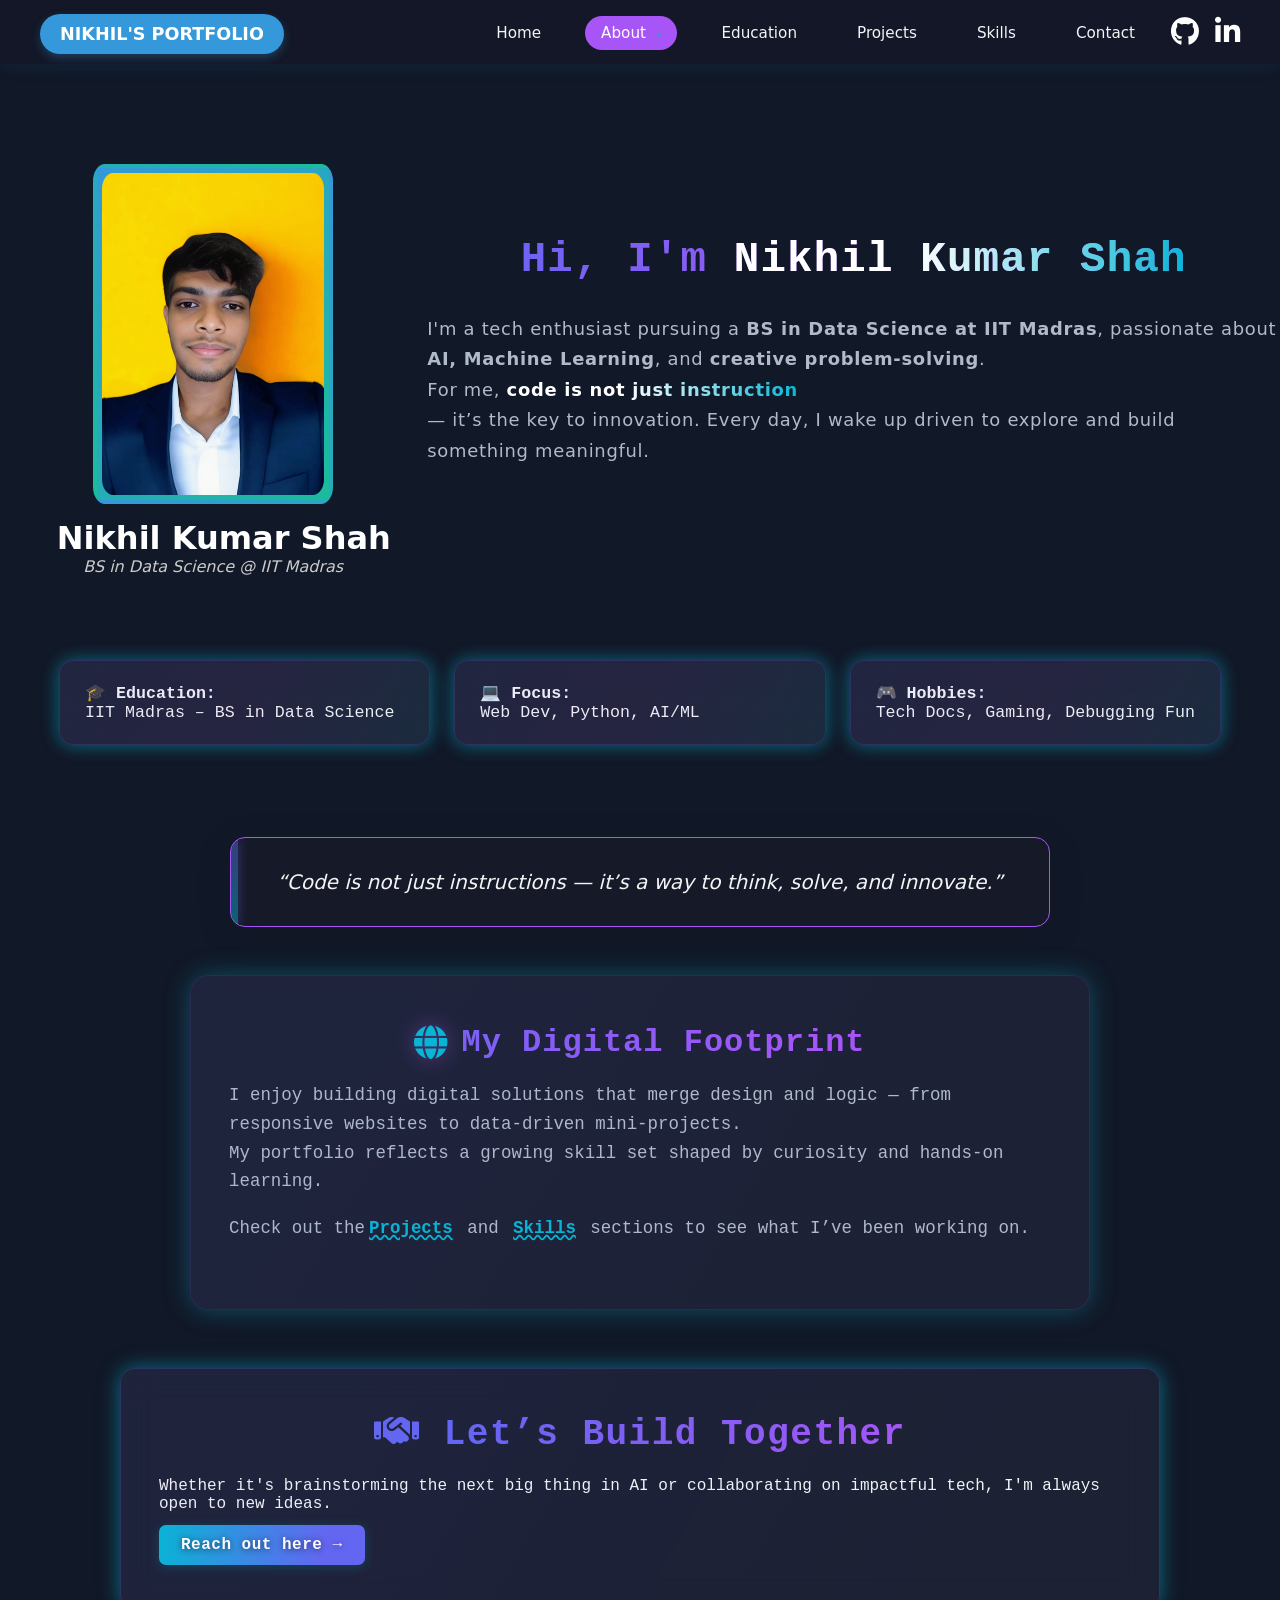
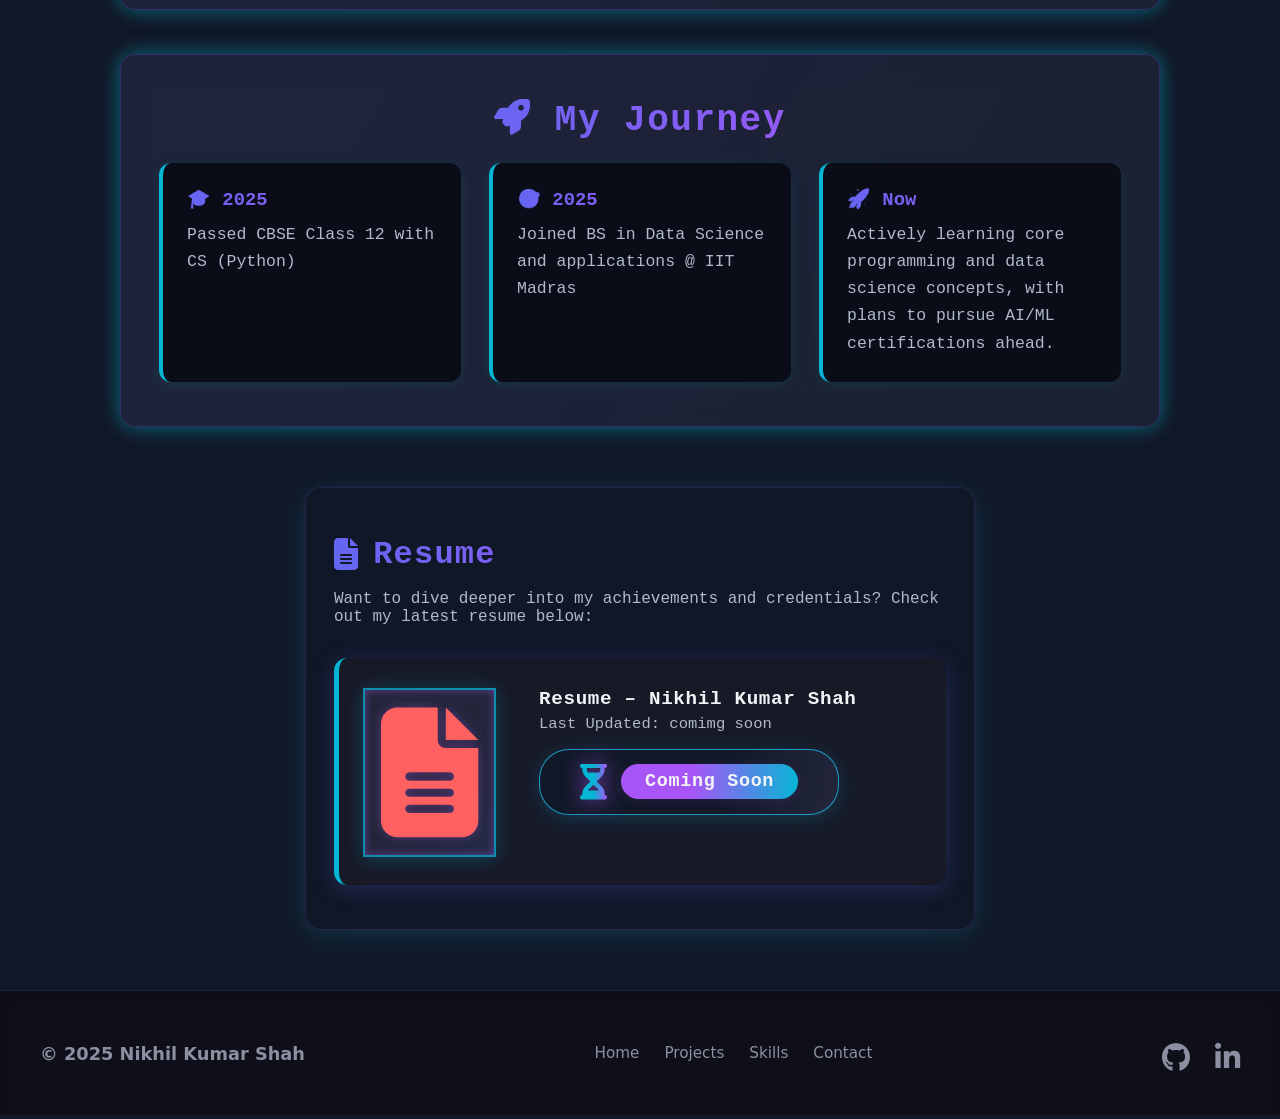
==== commit 5bd30839: "update 1.0 first update in protfolio" ====
--- a/about.html
+++ b/about.html
@@ -96,7 +96,7 @@
         My portfolio reflects a growing skill set shaped by curiosity and hands-on learning.
       </p>
       <p>
-        Check out the<a href="projects.html">Projects</a> and <a href="skills.html">Skills</a> ssections to see what
+        Check out the<a href="projects.html">Projects</a> and <a href="skills.html">Skills</a> sections to see what
         I’ve been working on.
       </p>
     </section>
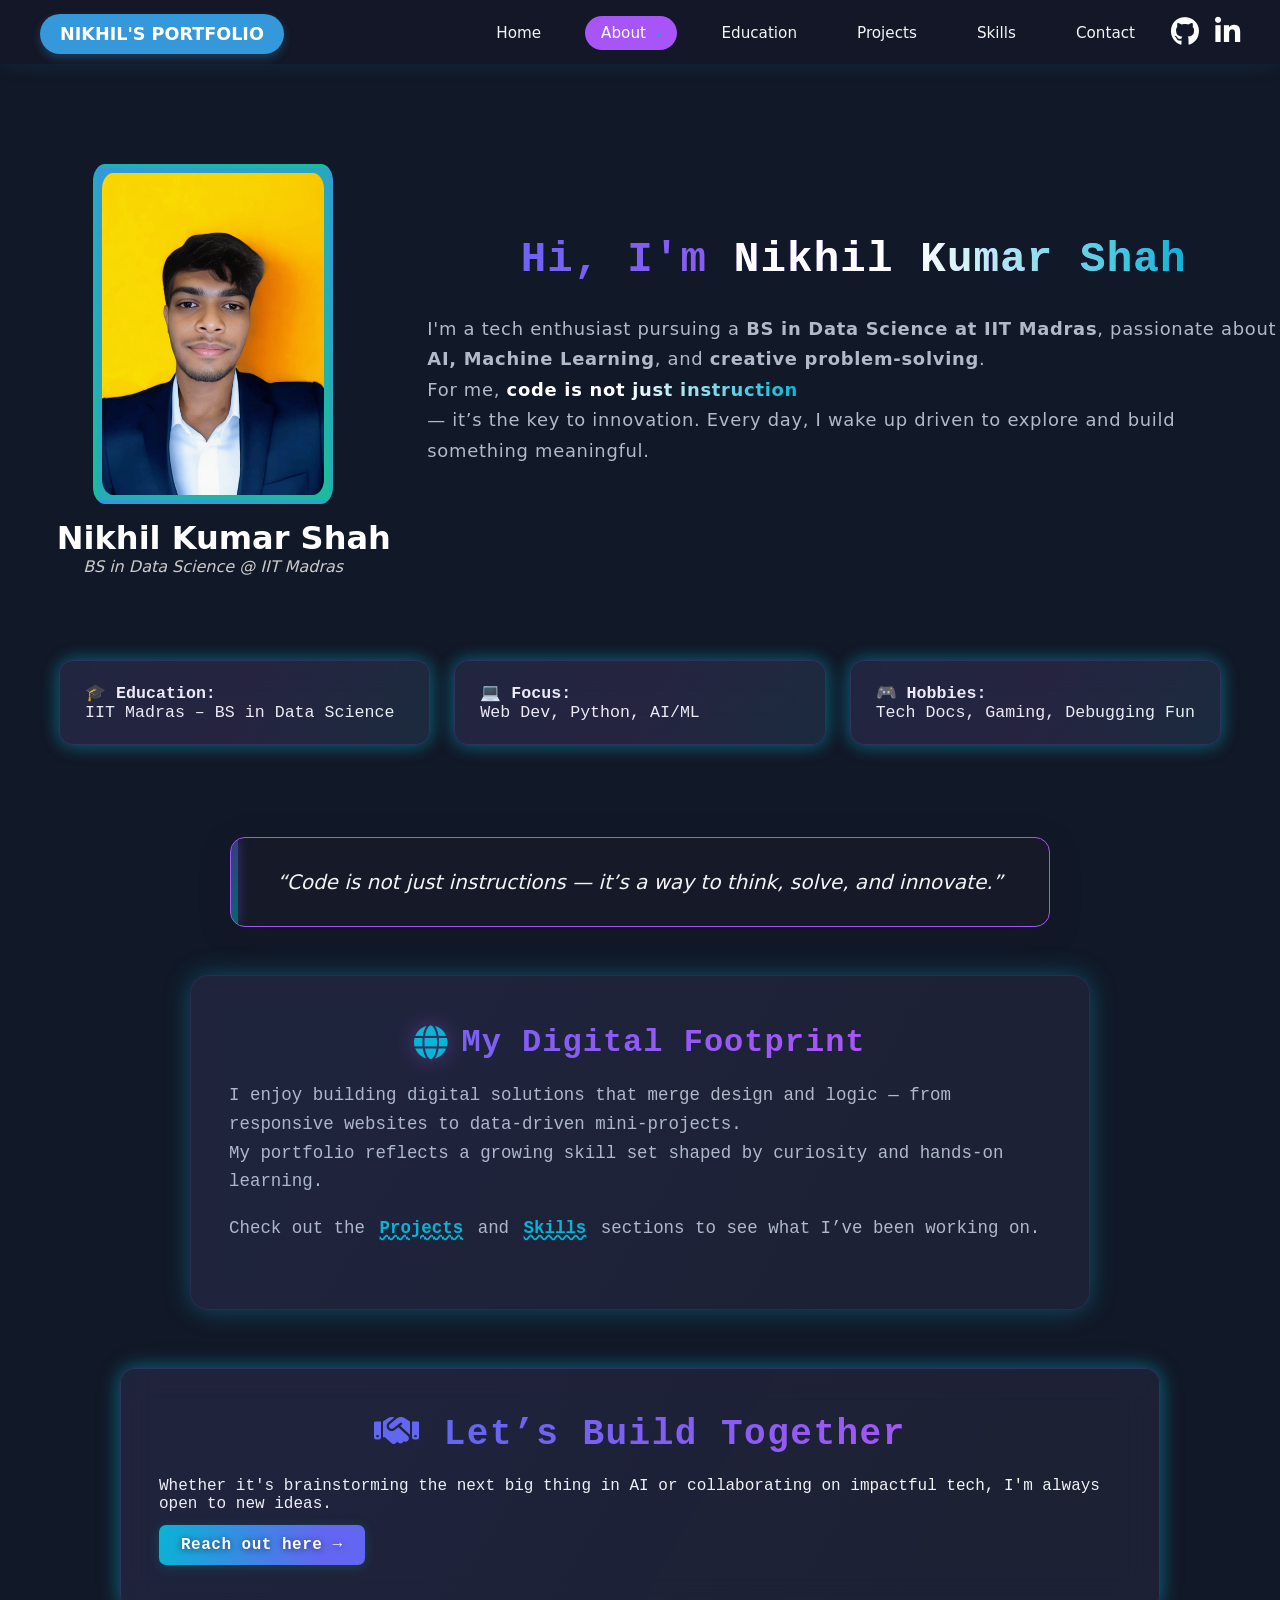
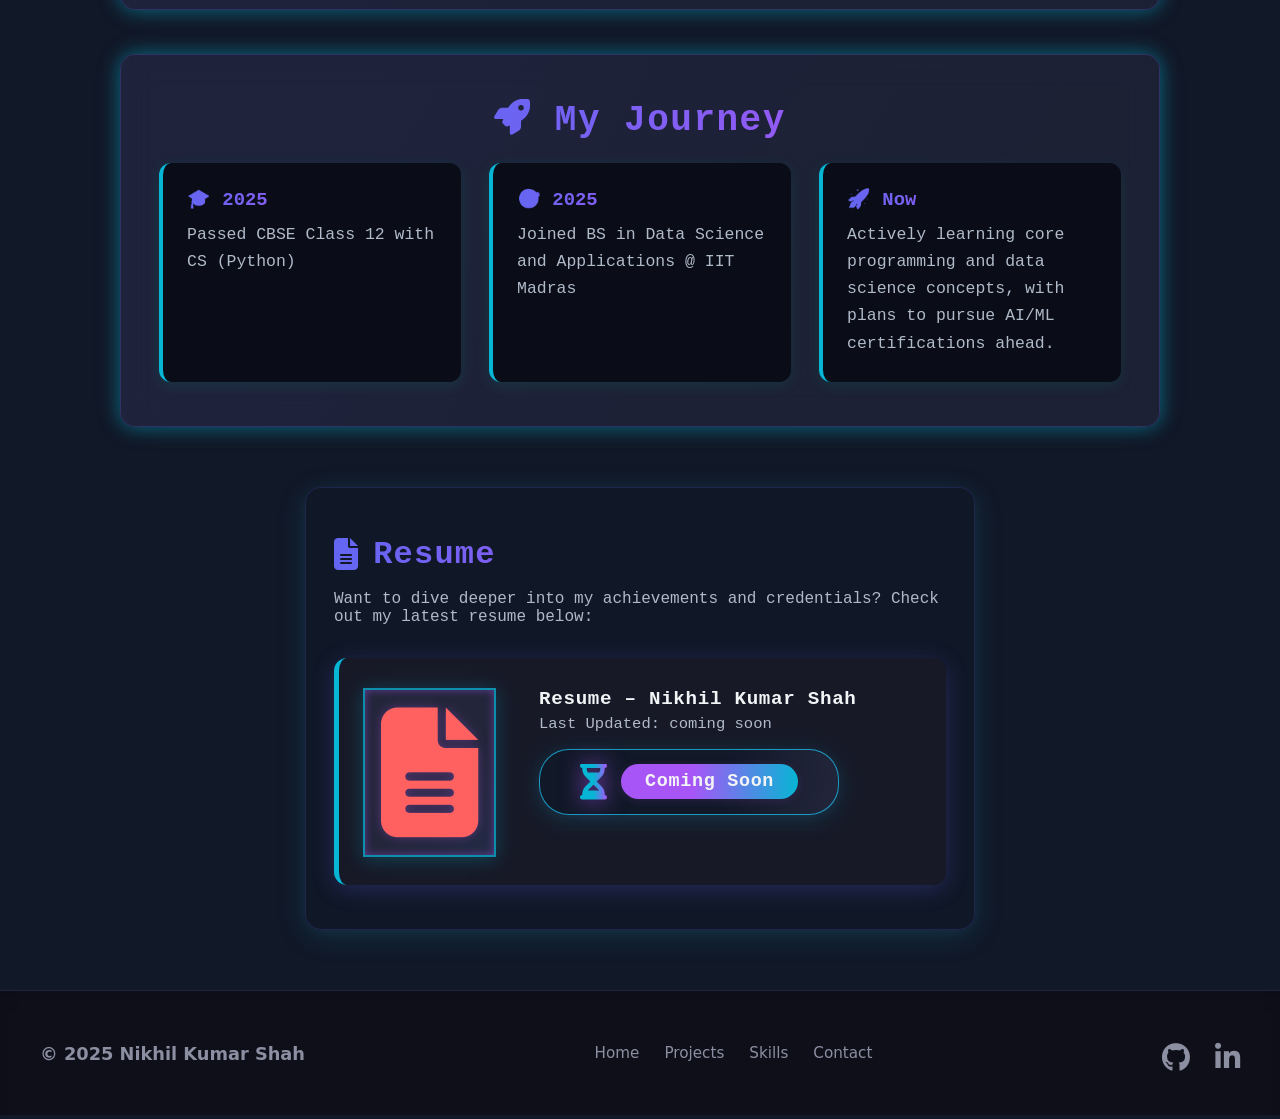
==== commit 9385cde6: "Update 1.1 Update 1.1 { add new comments in code  }" ====
--- a/about.html
+++ b/about.html
@@ -2,35 +2,43 @@
 <html lang="en">
 
 <head>
+  <!-- Character encoding and responsive settings -->
   <meta charset="UTF-8" />
   <meta name="viewport" content="width=device-width, initial-scale=1.0" />
+
+  <!-- Favicon icon for browser tab -->
   <link rel="icon" href="assets/favicon.ico" type="image/x-icon">
+
+  <!-- Page Title and SEO Description -->
   <title>About | Nikhil Kumar Shah</title>
   <meta name="description"
     content="Portfolio of Nikhil Kumar Shah, a Data Science student at IIT Madras. Showcasing skills, projects, and certifications.">
+
+  <!-- Core Stylesheet and Font Awesome for icons -->
   <link rel="stylesheet" href="style.css" />
   <link rel="stylesheet" href="https://cdnjs.cloudflare.com/ajax/libs/font-awesome/6.5.0/css/all.min.css" />
-
 </head>
 
 <body>
+  <!-- ===================== NAVBAR ===================== -->
   <nav class="navbar">
     <div class="navbar-brand">
       <h1><a href="index.html">NIKHIL'S PORTFOLIO</a></h1>
     </div>
 
-    <!-- Hamburger button -->
+    <!-- Hamburger button for mobile navigation -->
     <button class="navbar-toggle" aria-label="Toggle navigation">
       <i class="fas fa-bars"></i>
     </button>
 
-    <!-- Collapsible menu -->
+    <!-- Main navigation menu with dropdown for About -->
     <div class="navbar-menu">
       <ul class="navbar-links">
         <li><a href="index.html">Home</a></li>
         <li class="dropdown">
           <a href="about.html" class="active">About <span class="arrow">&#9662;</span></a>
           <ul class="dropdown-menu">
+            <!-- Anchor links to different about sections -->
             <li><a href="about.html#profile">Profile</a></li>
             <li><a href="about.html#resume">Resume</a></li>
           </ul>
@@ -40,7 +48,7 @@
         <li><a href="skills.html">Skills</a></li>
         <li><a href="contact.html">Contact</a></li>
       </ul>
-
+      <!-- Social links for GitHub and LinkedIn with accessibility labels -->
       <div class="navbar-social">
         <a href="https://github.com/Nikhil-Kumar-Shah" target="_blank" aria-label="GitHub">
           <i class="fab fa-github"></i>
@@ -52,9 +60,12 @@
     </div>
   </nav>
 
+  <!-- ===================== ABOUT MAIN CONTENT ===================== -->
   <main class="about-container">
+
+    <!-- ==== PROFILE SECTION ==== -->
     <section class="about-header" id="profile">
-      <!-- Updated About Image -->
+      <!-- Profile image and name/title -->
       <div class="about-image creative-profile">
         <div class="profile-pic-container">
           <img src="assets/Nikhil_Kumar_Shah_Photo.jpg" alt="Nikhil Kumar Shah">
@@ -63,17 +74,20 @@
         <p class="profile-title">BS in Data Science @ IIT Madras</p>
       </div>
 
+      <!-- Short bio and greeting -->
       <div class="about-summary">
         <h1 class="greeting">Hi, I'm <span class="highlight">Nikhil Kumar Shah</span></h1>
         <p>I'm a tech enthusiast pursuing a <strong>BS in Data Science at IIT Madras</strong>, passionate about
           <strong>AI, Machine Learning</strong>, and <strong>creative problem-solving</strong>.
         </p>
-        <p>For me, <span class="highlight">code is not just instruction</span> 
+        <p>For me, <span class="highlight">code is not just instruction</span>
           <br>— it’s the key to innovation. Every day,
-          I wake up driven to explore and build something meaningful.</p>
-      </div>
-    </section>
-
+          I wake up driven to explore and build something meaningful.
+        </p>
+      </div>
+    </section>
+
+    <!-- ==== QUICK STATS / SUMMARY FACT BOXES ==== -->
     <section class="quick-stats">
       <div class="fact-boxes-row">
         <div class="fact-box">🎓 <strong>Education:</strong><br>IIT Madras – BS in Data Science</div>
@@ -82,11 +96,12 @@
       </div>
     </section>
 
+    <!-- ==== MOTIVATIONAL QUOTE ==== -->
     <section class="quote-box">
       <blockquote>“Code is not just instructions — it’s a way to think, solve, and innovate.”</blockquote>
     </section>
 
-    <!-- My Digital Footprint -->
+    <!-- ==== DIGITAL FOOTPRINT OVERVIEW ==== -->
     <section class="about-projects enhanced-box">
       <h2><i class="fas fa-globe"></i> My Digital Footprint</h2>
       <p>
@@ -96,12 +111,12 @@
         My portfolio reflects a growing skill set shaped by curiosity and hands-on learning.
       </p>
       <p>
-        Check out the<a href="projects.html">Projects</a> and <a href="skills.html">Skills</a> sections to see what
+        Check out the <a href="projects.html">Projects</a> and <a href="skills.html">Skills</a> sections to see what
         I’ve been working on.
       </p>
     </section>
 
-    <!-- Let’s Build Together -->
+    <!-- ==== COLLABORATION CALL-TO-ACTION ==== -->
     <section class="collaboration enhanced-box">
       <h2><i class="fas fa-handshake"></i> Let’s Build Together</h2>
       <p>
@@ -111,7 +126,7 @@
       </p>
     </section>
 
-    <!-- Timeline / My Journey -->
+    <!-- ==== TIMELINE / JOURNEY SECTION ==== -->
     <section class="timeline enhanced-box">
       <h2><i class="fas fa-rocket"></i> My Journey</h2>
       <div class="timeline-cards">
@@ -121,7 +136,7 @@
         </div>
         <div class="timeline-card">
           <h3>🎯 2025</h3>
-          <p>Joined BS in Data Science and applications @ IIT Madras</p>
+          <p>Joined BS in Data Science and Applications @ IIT Madras</p>
         </div>
         <div class="timeline-card">
           <h3>🚀 Now</h3>
@@ -130,19 +145,21 @@
         </div>
       </div>
     </section>
-    <!-- Resume -->
+
+    <!-- ==== RESUME PLACEHOLDER (Coming soon) ==== -->
     <section class="resume-section" id="resume">
-
       <h2><i class="fas fa-file-alt"></i> Resume</h2>
       <p>Want to dive deeper into my achievements and credentials? Check out my latest resume below:</p>
       <div class="resume-card">
         <div class="resume-icon"><i class="fas fa-file-alt fa-3x"></i></div>
         <div class="resume-content">
           <h3>Resume – Nikhil Kumar Shah</h3>
-          <p>Last Updated: comimg soon</p>
+          <p>Last Updated: coming soon</p>
           <div class="resume-buttons">
-            <!--<a href="assets/Nikhil_Resume.pdf" target="_blank" class="btn-link"><i class="fas fa-eye"></i> View</a>
-            <a href="assets/Nikhil_Resume.pdf" download class="btn-link"><i class="fas fa-download"></i> Download</a>-->
+            <!--
+            <a href="assets/Nikhil_Resume.pdf" target="_blank" class="btn-link"><i class="fas fa-eye"></i> View</a>
+            <a href="assets/Nikhil_Resume.pdf" download class="btn-link"><i class="fas fa-download"></i> Download</a>
+            -->
             <a href="#" class="soon-link" aria-disabled="true">
               <span class="icon-brain">
                 <i class="fas fa-hourglass-half fa-3x"></i>
@@ -155,7 +172,7 @@
     </section>
   </main>
 
-
+  <!-- ===================== FOOTER ===================== -->
   <footer class="site-footer">
     <div class="footer-content">
       <H3>© 2025 Nikhil Kumar Shah</H3>
@@ -176,6 +193,7 @@
     </div>
   </footer>
 
+  <!-- JavaScript for UI interactivity (navbar, etc) -->
   <script src="script.js"></script>
 </body>
 
--- a/style.css
+++ b/style.css
@@ -1505,12 +1505,14 @@
 /* Project Grid */
 .project-grid {
   display: grid;
-  grid-template-columns: repeat(auto-fit, minmax(310px, 1fr));
+  grid-template-columns: repeat(auto-fit, 350px);
   gap: 30px;
+  justify-content: center;
   padding: 40px 20px;
   max-width: 1280px;
   margin: 0 auto;
 }
+
 
 .project-card {
   background: rgba(17, 24, 39, 0.78);
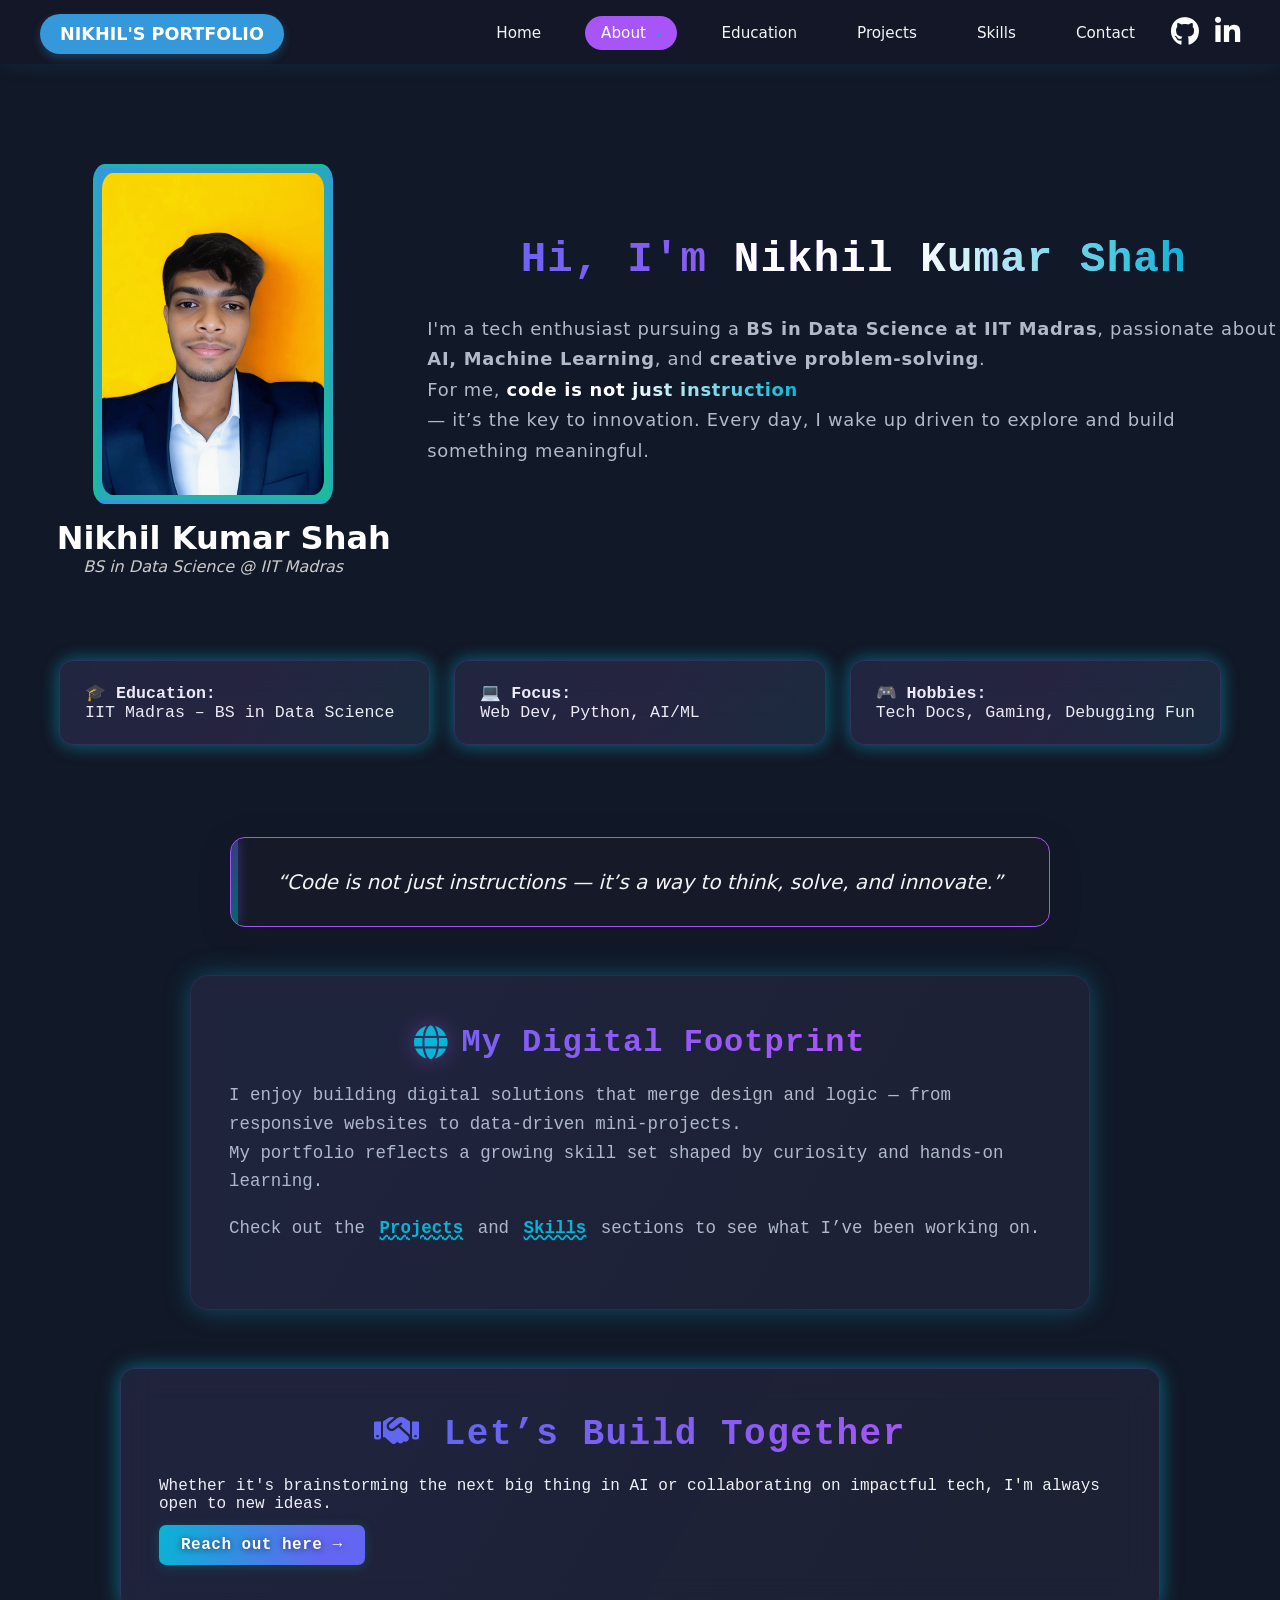
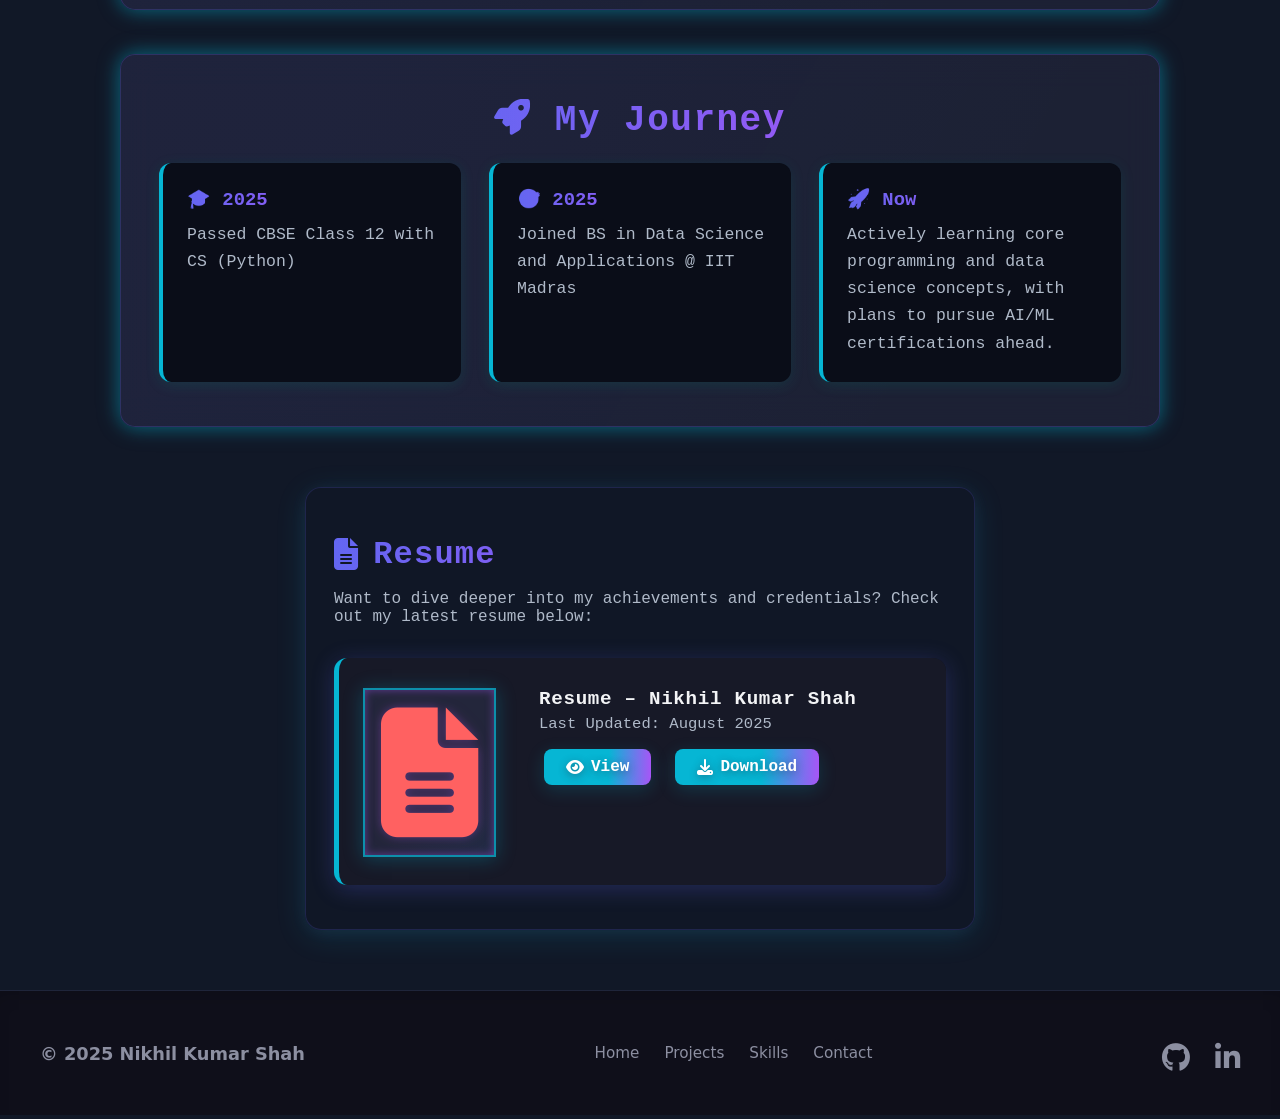
==== commit f2837c31: "Update 1.4" ====
--- a/about.html
+++ b/about.html
@@ -154,17 +154,19 @@
         <div class="resume-icon"><i class="fas fa-file-alt fa-3x"></i></div>
         <div class="resume-content">
           <h3>Resume – Nikhil Kumar Shah</h3>
-          <p>Last Updated: coming soon</p>
+          <p>Last Updated: August 2025</p>
           <div class="resume-buttons">
-            <!--
-            <a href="assets/Nikhil_Resume.pdf" target="_blank" class="btn-link"><i class="fas fa-eye"></i> View</a>
-            <a href="assets/Nikhil_Resume.pdf" download class="btn-link"><i class="fas fa-download"></i> Download</a>
-            -->
-            <a href="#" class="soon-link" aria-disabled="true">
+
+            <a href="assets/Nikhil_kumar_shah_resume.pdf" target="_blank" class="btn-link"><i class="fas fa-eye"></i>
+              View</a>
+            <a href="assets/Nikhil_kumar_shah_resume.pdf" download class="btn-link"><i class="fas fa-download"></i>
+              Download</a>
+
+            <!-- <a href="#" class="soon-link" aria-disabled="true">
               <span class="icon-brain">
                 <i class="fas fa-hourglass-half fa-3x"></i>
               </span>
-              <span class="soon-label">Coming Soon</span>
+              <span class="soon-label">Coming Soon</span> -->
             </a>
           </div>
         </div>
--- a/style.css
+++ b/style.css
@@ -2516,6 +2516,42 @@
     transform: scale(1);
   }
 }
+.modal-content {
+  max-width: 90%;
+  width: 50%;
+  max-height: 90vh;
+  display: flex;
+  flex-direction: column;
+  position: relative;
+}
+
+.modal-header, .modal-close, .modal-desc {
+  flex-shrink: 0;
+}
+
+.modules-list {
+  overflow-y: auto;
+  flex-grow: 1;
+  min-height: 0;    
+  padding-bottom: 20px; 
+}
+
+@media (max-width: 600px) {
+  .modal-content {
+    max-height: 98vh;
+    width: 99vw;
+  }
+}
+.module-status.ongoing {
+  color: #f39c12; 
+  font-weight: bold;
+}
+.module-cta[disabled] {
+  cursor: not-allowed;
+  background: #6b7280;
+  color: #f3f4f6; 
+  width: 170px;
+}
 
 /* === Scrollbar Styling === */
 .modal-content::-webkit-scrollbar,
